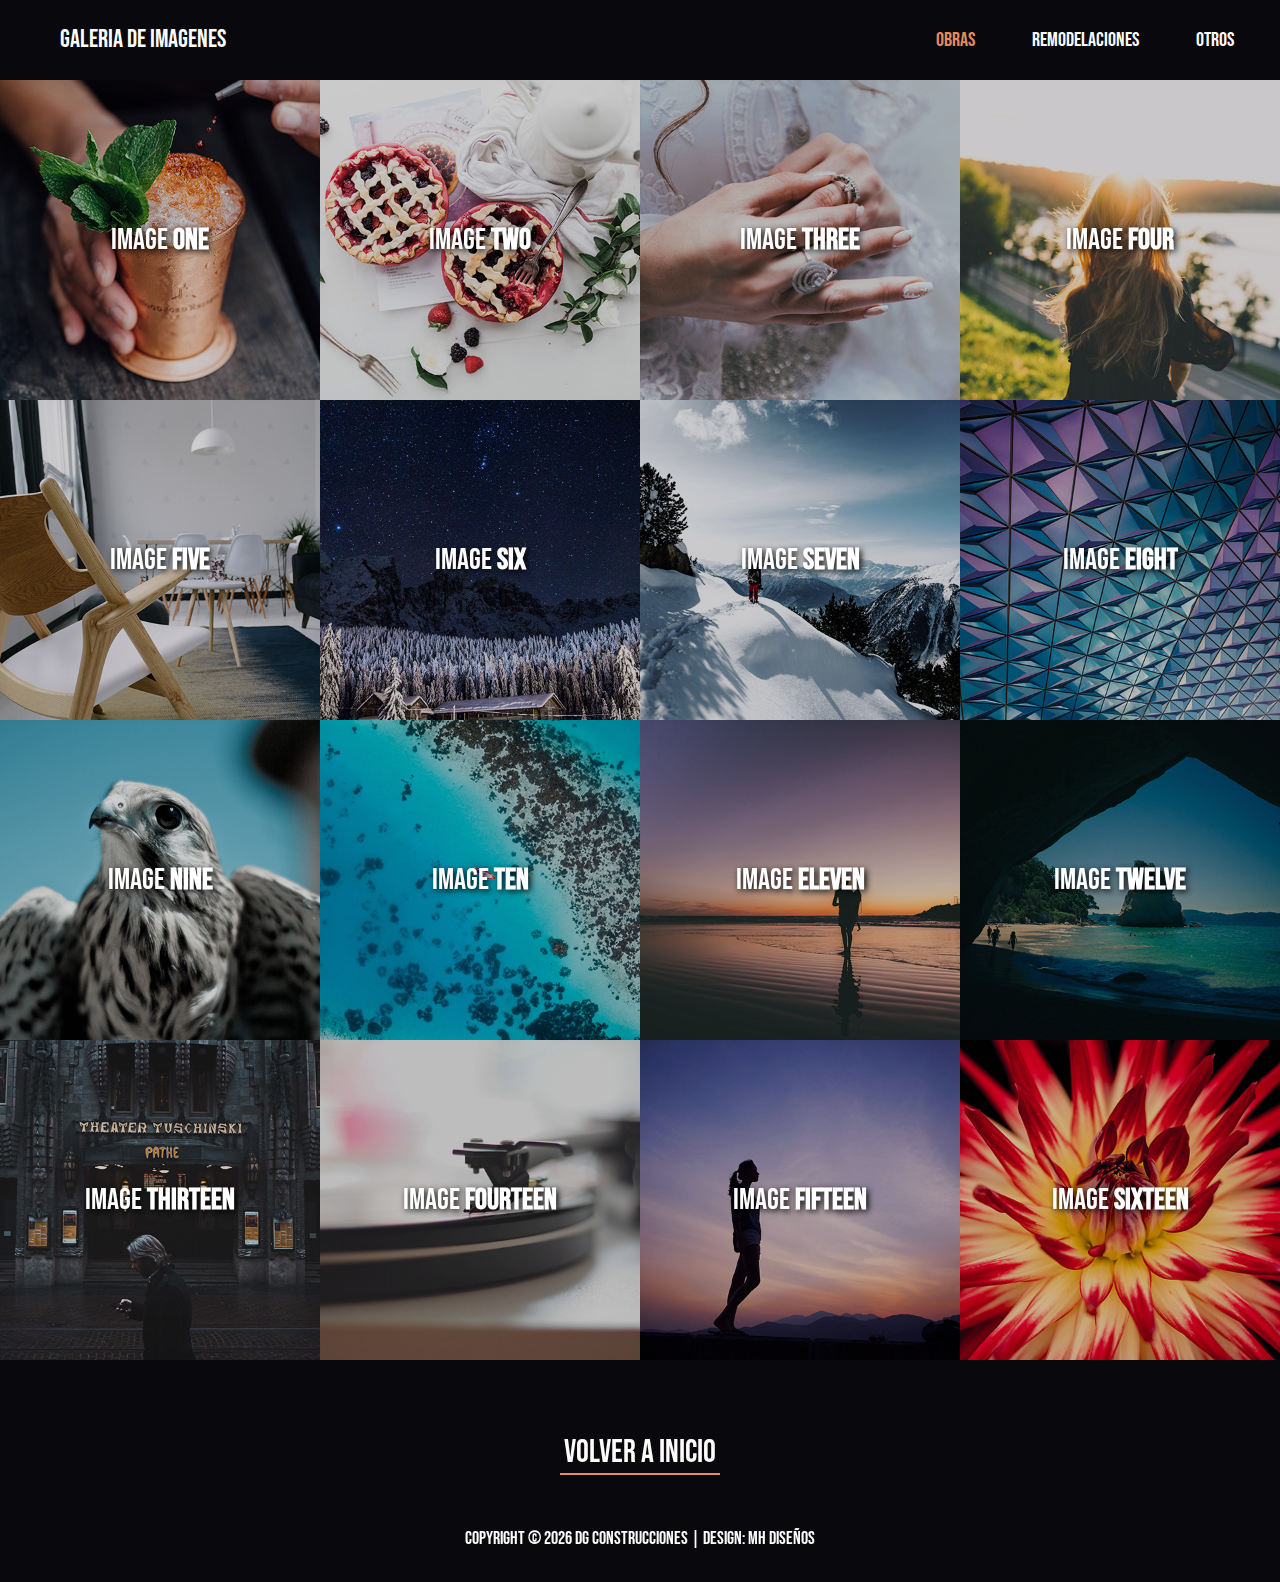
==== pages/gallery.html @ 9714c6d6 "Add files via upload" ====
<!DOCTYPE html>
<html lang="es-AR">
<head>
    <meta charset="utf-8">
    <meta http-equiv="X-UA-Compatible" content="IE=edge">
    <meta name="viewport" content="width=device-width, initial-scale=1">
    <title>Fotos</title>
    <link rel="stylesheet" href="../css/style.css">
    <link rel="stylesheet" href="../css/bootstrap.min.css">                                     
    <!-- Bootstrap style -->
    <link rel="stylesheet" href="../css/hero-slider-style.css">                              
    <!-- Hero slider style (https://codyhouse.co/gem/hero-slider/) -->
    <link rel="stylesheet" href="../css/magnific-popup.css">                                 
    <!-- Magnific popup style (http://dimsemenov.com/plugins/magnific-popup/) -->
    <link rel="stylesheet" href="../css/templatemo-style.css">                                   

    <!-- HTML5 shim and Respond.js for IE8 support of HTML5 elements and media queries -->
    <!-- WARNING: Respond.js doesn't work if you view the page via file:// -->
        <!--[if lt IE 9]>
          <script src="https://oss.maxcdn.com/html5shiv/3.7.2/html5shiv.min.js"></script>
          <script src="https://oss.maxcdn.com/respond/1.4.2/respond.min.js"></script>
          <![endif]-->

        <!-- These two JS are loaded at the top for gray scale including the loader. -->

        <script src="../js/jquery-1.11.3.min.js"></script>
        <!-- jQuery (https://jquery.com/download/) -->

        <script>
		
            var tm_gray_site = false;
            
            if(tm_gray_site) {
                $('html').addClass('gray');
            }
            else {
                $('html').removeClass('gray');   
            }
        </script>
</head>

    <body>
        
        <!-- Content -->
        <div class="cd-hero">

            <!-- Navigation -->        
            <div class="cd-slider-nav">
                <nav class="navbar">
                    <div class="tm-navbar-bg">
                        
                        <a class="navbar-brand text-uppercase" href="#"><i class="fa fa-picture-o tm-brand-icon"></i>Galeria de Imagenes</a>

                        <button class="navbar-toggler hidden-lg-up" type="button" data-toggle="collapse" data-target="#tmNavbar">
                            &#9776;
                        </button>
                        <div class="collapse navbar-toggleable-md text-xs-center text-uppercase tm-navbar" id="tmNavbar">
                            <ul class="nav navbar-nav">
                                <li class="nav-item active selected">
                                    <a class="nav-link" href="#0" data-no="1">Obras <span class="sr-only">(current)</span></a>
                                </li>                                
                                <li class="nav-item">
                                    <a class="nav-link" href="#0" data-no="2">Remodelaciones</a>
                                </li>
                                <li class="nav-item">
                                    <a class="nav-link" href="#0" data-no="3">OTROS</a>
                                </li>
                            </ul>
                        </div>                        
                    </div>

                </nav>
            </div> 

            <ul class="cd-hero-slider">

                <!-- Page 1 Gallery One -->
                <li class="selected">                    
                    <div class="cd-full-width">
                        <div class="container-fluid js-tm-page-content" data-page-no="1" data-page-type="gallery">
                            <div class="tm-img-gallery-container">
                                <div class="tm-img-gallery gallery-one">
                                <!-- Gallery One pop up connected with JS code below -->
                                    <div class="grid-item">
                                        <figure class="effect-sadie">
                                            <img src="../img/tm-img-01-tn.jpg" alt="Image" class="img-fluid tm-img">
                                            <figcaption>
                                                <h2 class="tm-figure-title">Image <span><strong>One</strong></span></h2>
                                                <p class="tm-figure-description"></p>
                                                <a href="../img/tm-img-01.jpg">View more</a>
                                            </figcaption>           
                                        </figure>
                                    </div>
                                    <div class="grid-item">
                                        <figure class="effect-sadie">
                                            <img src="../img/tm-img-02-tn.jpg" alt="Image" class="img-fluid tm-img">
                                            <figcaption>
                                                <h2 class="tm-figure-title">Image <span><strong>Two</strong></span></h2>
                                                <p class="tm-figure-description"></p>
                                                <a href="../img/tm-img-02.jpg">View more</a>
                                            </figcaption>
                                        </figure>
                                    </div>
                                    <div class="grid-item">
                                        <figure class="effect-sadie">
                                            <img src="../img/tm-img-03-tn.jpg" alt="Image" class="img-fluid tm-img">
                                            <figcaption>
                                                <h2 class="tm-figure-title">Image <span><strong>Three</strong></span></h2>
                                                <p class="tm-figure-description">Lorem ipsum dolor sit amet, consectetur adipiscing elit.</p>
                                                <a href="../img/tm-img-03.jpg">View more</a>
                                            </figcaption>           
                                        </figure>
                                    </div>
                                    <div class="grid-item">
                                        <figure class="effect-sadie">
                                            <img src="../img/tm-img-04-tn.jpg" alt="Image" class="img-fluid tm-img">
                                            <figcaption>
                                                <h2 class="tm-figure-title">Image <span><strong>Four</strong></span></h2>
                                                <p class="tm-figure-description">Maecenas purus sem, lobortis id odio in sapien.</p>
                                                <a href="../img/tm-img-04.jpg">View more</a>
                                            </figcaption>           
                                        </figure>
                                    </div>  
                                    <div class="grid-item">
                                        <figure class="effect-sadie">
                                            <img src="../img/tm-img-05-tn.jpg" alt="Image" class="img-fluid tm-img">
                                            <figcaption>
                                                <h2 class="tm-figure-title">Image <span><strong>Five</strong></span></h2>
                                                <p class="tm-figure-description">Lorem ipsum dolor sit amet, consectetur adipiscing elit.</p>
                                                <a href="../img/tm-img-05.jpg">View more</a>
                                            </figcaption>           
                                        </figure>
                                    </div>
                                    <div class="grid-item">
                                        <figure class="effect-sadie">
                                            <img src="../img/tm-img-06-tn.jpg" alt="Image" class="img-fluid tm-img">
                                            <figcaption>
                                                <h2 class="tm-figure-title">Image <span><strong>Six</strong></span></h2>
                                                <p class="tm-figure-description">Maecenas purus sem, lobortis id odio in sapien.</p>
                                                <a href="../img/tm-img-06.jpg">View more</a>
                                            </figcaption>
                                        </figure>
                                    </div>
                                    <div class="grid-item">
                                        <figure class="effect-sadie">
                                            <img src="../img/tm-img-07-tn.jpg" alt="Image" class="img-fluid tm-img">
                                            <figcaption>
                                                <h2 class="tm-figure-title">Image <span><strong>Seven</strong></span></h2>
                                                <p class="tm-figure-description">Lorem ipsum dolor sit amet, consectetur adipiscing elit.</p>
                                                <a href="../img/tm-img-07.jpg">View more</a>
                                            </figcaption>           
                                        </figure>
                                    </div>
                                    <div class="grid-item">
                                        <figure class="effect-sadie">
                                            <img src="../img/tm-img-08-tn.jpg" alt="Image" class="img-fluid tm-img">
                                            <figcaption>
                                                <h2 class="tm-figure-title">Image <span><strong>Eight</strong></span></h2>
                                                <p class="tm-figure-description">Maecenas purus sem, lobortis id odio in sapien.</p>
                                                <a href="../img/tm-img-08.jpg">View more</a>
                                            </figcaption>           
                                        </figure>
                                    </div>   
                                    <div class="grid-item">
                                        <figure class="effect-sadie">
                                            <img src="../img/tm-img-09-tn.jpg" alt="Image" class="img-fluid tm-img">
                                            <figcaption>
                                                <h2 class="tm-figure-title">Image <span><strong>Nine</strong></span></h2>
                                                <p class="tm-figure-description">Lorem ipsum dolor sit amet, consectetur adipiscing elit.</p>
                                                <a href="../img/tm-img-09.jpg">View more</a>
                                            </figcaption>           
                                        </figure>
                                    </div>
                                    <div class="grid-item">
                                        <figure class="effect-sadie">
                                            <img src="../img/tm-img-10-tn.jpg" alt="Image" class="img-fluid tm-img">
                                            <figcaption>
                                                <h2 class="tm-figure-title">Image <span><strong>Ten</strong></span></h2>
                                                <p class="tm-figure-description">Maecenas purus sem, lobortis id odio in sapien.</p>
                                                <a href="../img/tm-img-10.jpg">View more</a>
                                            </figcaption>
                                        </figure>
                                    </div>
                                    <div class="grid-item">
                                        <figure class="effect-sadie">
                                            <img src="../img/tm-img-11-tn.jpg" alt="Image" class="img-fluid tm-img">
                                            <figcaption>
                                                <h2 class="tm-figure-title">Image <span><strong>Eleven</strong></span></h2>
                                                <p class="tm-figure-description">Lorem ipsum dolor sit amet, consectetur adipiscing elit.</p>
                                                <a href="../img/tm-img-11.jpg">View more</a>
                                            </figcaption>           
                                        </figure>
                                    </div>
                                    <div class="grid-item">
                                        <figure class="effect-sadie">
                                            <img src="../img/tm-img-12-tn.jpg" alt="Image" class="img-fluid tm-img">
                                            <figcaption>
                                                <h2 class="tm-figure-title">Image <span><strong>Twelve</strong></span></h2>
                                                <p class="tm-figure-description">Maecenas purus sem, lobortis id odio in sapien.</p>
                                                <a href="../img/tm-img-12.jpg">View more</a>
                                            </figcaption>           
                                        </figure>
                                    </div>
                                    <div class="grid-item">
                                        <figure class="effect-sadie">
                                            <img src="../img/tm-img-13-tn.jpg" alt="Image" class="img-fluid tm-img">
                                            <figcaption>
                                                <h2 class="tm-figure-title">Image <span><strong>Thirteen</strong></span></h2>
                                                <p class="tm-figure-description">Lorem ipsum dolor sit amet, consectetur adipiscing elit.</p>
                                                <a href="../img/tm-img-13.jpg">View more</a>
                                            </figcaption>           
                                        </figure>
                                    </div>
                                    <div class="grid-item">
                                        <figure class="effect-sadie">
                                            <img src="../img/tm-img-14-tn.jpg" alt="Image" class="img-fluid tm-img">
                                            <figcaption>
                                                <h2 class="tm-figure-title">Image <span><strong>Fourteen</strong></span></h2>
                                                <p class="tm-figure-description">Maecenas purus sem, lobortis id odio in sapien.</p>
                                                <a href="../img/tm-img-14.jpg">View more</a>
                                            </figcaption>
                                        </figure>
                                    </div>
                                    <div class="grid-item">
                                        <figure class="effect-sadie">
                                            <img src="../img/tm-img-15-tn.jpg" alt="Image" class="img-fluid tm-img">
                                            <figcaption>
                                                <h2 class="tm-figure-title">Image <span><strong>Fifteen</strong></span></h2>
                                                <p class="tm-figure-description">Lorem ipsum dolor sit amet, consectetur adipiscing elit.</p>
                                                <a href="../img/tm-img-15.jpg">View more</a>
                                            </figcaption>           
                                        </figure>
                                    </div>
                                    <div class="grid-item">
                                        <figure class="effect-sadie">
                                            <img src="../img/tm-img-16-tn.jpg" alt="Image" class="img-fluid tm-img">
                                            <figcaption>
                                                <h2 class="tm-figure-title">Image <span><strong>Sixteen</strong></span></h2>
                                                <p class="tm-figure-description">Maecenas purus sem, lobortis id odio in sapien.</p>
                                                <a href="../img/tm-img-16.jpg">View more</a>
                                            </figcaption>           
                                        </figure>
                                    </div>                                                                       
                                </div>                                 
                            </div>
                        </div>                                                    
                    </div>                    
                </li>

                <!-- Page 2 Gallery Two -->
                <li>                    
                    <div class="cd-full-width">
                        <div class="container-fluid js-tm-page-content" data-page-no="2" data-page-type="gallery">
                            <div class="tm-img-gallery-container">
                                <div class="tm-img-gallery gallery-two">
                                <!-- Gallery Two pop up connected with JS code below -->
                                    
                                    <div class="grid-item">
                                        <figure class="effect-sadie">
                                            <img src="../img/tm-img-12-tn.jpg" alt="Image" class="img-fluid tm-img">
                                            <figcaption>
                                                <h2 class="tm-figure-title">Pix <span><strong>One</strong></span></h2>
                                                <p class="tm-figure-description">Suspendisse id placerat risus. Mauris quis luctus risus.</p>
                                                <a href="../img/tm-img-12.jpg">View more</a>
                                            </figcaption>           
                                        </figure>
                                    </div>
                                    <div class="grid-item">
                                        <figure class="effect-sadie">
                                            <img src="../img/tm-img-11-tn.jpg" alt="Image" class="img-fluid tm-img">
                                            <figcaption>
                                                <h2 class="tm-figure-title">Pix <span><strong>Two</strong></span></h2>
                                                <p class="tm-figure-description">Maecenas purus sem, lobortis id odio in sapien.</p>
                                                <a href="../img/tm-img-11.jpg">View more</a>
                                            </figcaption>           
                                        </figure>
                                    </div>
                                    <div class="grid-item">
                                        <figure class="effect-sadie">
                                            <img src="../img/tm-img-10-tn.jpg" alt="Image" class="img-fluid tm-img">
                                            <figcaption>
                                                <h2 class="tm-figure-title">Pix <span><strong>Three</strong></span></h2>
                                                <p class="tm-figure-description">Suspendisse id placerat risus. Mauris quis luctus risus.</p>
                                                <a href="../img/tm-img-10.jpg">View more</a>
                                            </figcaption>           
                                        </figure>
                                    </div>
                                    <div class="grid-item">
                                        <figure class="effect-sadie">
                                            <img src="../img/tm-img-09-tn.jpg" alt="Image" class="img-fluid tm-img">
                                            <figcaption>
                                                <h2 class="tm-figure-title">Pix <span><strong>Four</strong></span></h2>
                                                <p class="tm-figure-description">Maecenas purus sem, lobortis id odio in sapien.</p>
                                                <a href="../img/tm-img-09.jpg">View more</a>
                                            </figcaption>           
                                        </figure>
                                    </div>
                                    <div class="grid-item">
                                        <figure class="effect-sadie">
                                            <img src="../img/tm-img-08-tn.jpg" alt="Image" class="img-fluid tm-img">
                                            <figcaption>
                                                <h2 class="tm-figure-title">Pix <span><strong>Five</strong></span></h2>
                                                <p class="tm-figure-description">Suspendisse id placerat risus. Mauris quis luctus risus.</p>
                                                <a href="../img/tm-img-08.jpg">View more</a>
                                            </figcaption>           
                                        </figure>
                                    </div>
                                    <div class="grid-item">
                                        <figure class="effect-sadie">
                                            <img src="../img/tm-img-07-tn.jpg" alt="Image" class="img-fluid tm-img">
                                            <figcaption>
                                                <h2 class="tm-figure-title">Pix <span><strong>Six</strong></span></h2>
                                                <p class="tm-figure-description">Maecenas purus sem, lobortis id odio in sapien.</p>
                                                <a href="../img/tm-img-07.jpg">View more</a>
                                            </figcaption>           
                                        </figure>
                                    </div>  
                                    <div class="grid-item">
                                        <figure class="effect-sadie">
                                            <img src="../img/tm-img-06-tn.jpg" alt="Image" class="img-fluid tm-img">
                                            <figcaption>
                                                <h2 class="tm-figure-title">Pix <span><strong>Seven</strong></span></h2>
                                                <p class="tm-figure-description">Maecenas purus sem, lobortis id odio in sapien.</p>
                                                <a href="../img/tm-img-06.jpg">View more</a>
                                            </figcaption>           
                                        </figure>
                                    </div>  
                                    <div class="grid-item">
                                        <figure class="effect-sadie">
                                            <img src="../img/tm-img-05-tn.jpg" alt="Image" class="img-fluid tm-img">
                                            <figcaption>
                                                <h2 class="tm-figure-title">Pix <span><strong>Eight</strong></span></h2>
                                                <p class="tm-figure-description">Maecenas purus sem, lobortis id odio in sapien.</p>
                                                <a href="../img/tm-img-05.jpg">View more</a>
                                            </figcaption>           
                                        </figure>
                                    </div>  
                                    <div class="grid-item">
                                        <figure class="effect-sadie">
                                            <img src="../img/tm-img-04-tn.jpg" alt="Image" class="img-fluid tm-img">
                                            <figcaption>
                                                <h2 class="tm-figure-title">Pix <span><strong>Nine</strong></span></h2>
                                                <p class="tm-figure-description">Maecenas purus sem, lobortis id odio in sapien.</p>
                                                <a href="../img/tm-img-04.jpg">View more</a>
                                            </figcaption>           
                                        </figure>
                                    </div>  
                                    <div class="grid-item">
                                        <figure class="effect-sadie">
                                            <img src="../img/tm-img-03-tn.jpg" alt="Image" class="img-fluid tm-img">
                                            <figcaption>
                                                <h2 class="tm-figure-title">Pix <span><strong>Ten</strong></span></h2>
                                                <p class="tm-figure-description">Maecenas purus sem, lobortis id odio in sapien.</p>
                                                <a href="../img/tm-img-03.jpg">View more</a>
                                            </figcaption>           
                                        </figure>
                                    </div>  
                                    <div class="grid-item">
                                        <figure class="effect-sadie">
                                            <img src="../img/tm-img-02-tn.jpg" alt="Image" class="img-fluid tm-img">
                                            <figcaption>
                                                <h2 class="tm-figure-title">Pix <span><strong>Eleven</strong></span></h2>
                                                <p class="tm-figure-description">Maecenas purus sem, lobortis id odio in sapien.</p>
                                                <a href="../img/tm-img-02.jpg">View more</a>
                                            </figcaption>           
                                        </figure>
                                    </div>  
                                    <div class="grid-item">
                                        <figure class="effect-sadie">
                                            <img src="../img/tm-img-01-tn.jpg" alt="Image" class="img-fluid tm-img">
                                            <figcaption>
                                                <h2 class="tm-figure-title">Pix <span><strong>Twelve</strong></span></h2>
                                                <p class="tm-figure-description">Maecenas purus sem, lobortis id odio in sapien.</p>
                                                <a href="../img/tm-img-01.jpg">View more</a>
                                            </figcaption>           
                                        </figure>
                                    </div> 
                                    <div class="grid-item">
                                        <figure class="effect-sadie">
                                            <img src="../img/tm-img-13-tn.jpg" alt="Image" class="img-fluid tm-img">
                                            <figcaption>
                                                <h2 class="tm-figure-title">Pix <span><strong>13</strong></span></h2>
                                                <p class="tm-figure-description">Maecenas purus sem, lobortis id odio in sapien.</p>
                                                <a href="../img/tm-img-13.jpg">View more</a>
                                            </figcaption>           
                                        </figure>
                                    </div>  
                                    <div class="grid-item">
                                        <figure class="effect-sadie">
                                            <img src="../img/tm-img-14-tn.jpg" alt="Image" class="img-fluid tm-img">
                                            <figcaption>
                                                <h2 class="tm-figure-title">Pix <span><strong>14</strong></span></h2>
                                                <p class="tm-figure-description">Maecenas purus sem, lobortis id odio in sapien.</p>
                                                <a href="../img/tm-img-14.jpg">View more</a>
                                            </figcaption>           
                                        </figure>
                                    </div>  
                                    <div class="grid-item">
                                        <figure class="effect-sadie">
                                            <img src="../img/tm-img-15-tn.jpg" alt="Image" class="img-fluid tm-img">
                                            <figcaption>
                                                <h2 class="tm-figure-title">Pix <span><strong>15</strong></span></h2>
                                                <p class="tm-figure-description">Maecenas purus sem, lobortis id odio in sapien.</p>
                                                <a href="../img/tm-img-15.jpg">View more</a>
                                            </figcaption>           
                                        </figure>
                                    </div>  
                                    <div class="grid-item">
                                        <figure class="effect-sadie">
                                            <img src="../img/tm-img-16-tn.jpg" alt="Image" class="img-fluid tm-img">
                                            <figcaption>
                                                <h2 class="tm-figure-title">Pix <span><strong>16</strong></span></h2>
                                                <p class="tm-figure-description">Maecenas purus sem, lobortis id odio in sapien.</p>
                                                <a href="../img/tm-img-16.jpg">View more</a>
                                            </figcaption>           
                                        </figure>
                                    </div>  
                                </div>                                 
                            </div>
                        </div>                      
                    </div>
                </li>

                <!-- Page 3 Gallery Three -->
                <li>
                    <div class="cd-full-width">
                        <div class="container-fluid js-tm-page-content" data-page-no="3" data-page-type="gallery">                        
                            <div class="tm-img-gallery-container">
                                <div class="tm-img-gallery gallery-three">
                                <!-- Gallery Two pop up connected with JS code below -->
                                    
                                     <div class="grid-item">
                                        <figure class="effect-sadie">
                                            <img src="../img/tm-img-07-tn.jpg" alt="Image" class="img-fluid tm-img">
                                            <figcaption>
                                                <h2 class="tm-figure-title">Photo <span><strong>1</strong></span></h2>
                                                <p class="tm-figure-description">Suspendisse id placerat risus. Mauris quis luctus risus.</p>
                                                <a href="../img/tm-img-07.jpg">View more</a>
                                            </figcaption>           
                                        </figure>
                                    </div>
                                    <div class="grid-item">
                                        <figure class="effect-sadie">
                                            <img src="../img/tm-img-16-tn.jpg" alt="Image" class="img-fluid tm-img">
                                            <figcaption>
                                                <h2 class="tm-figure-title">Photo <span><strong>2</strong></span></h2>
                                                <p class="tm-figure-description">Maecenas purus sem, lobortis id odio in sapien.</p>
                                                <a href="../img/tm-img-16.jpg">View more</a>
                                            </figcaption>           
                                        </figure>
                                    </div>
                                    <div class="grid-item">
                                        <figure class="effect-sadie">
                                            <img src="../img/tm-img-02-tn.jpg" alt="Image" class="img-fluid tm-img">
                                            <figcaption>
                                                <h2 class="tm-figure-title">Photo <span><strong>3</strong></span></h2>
                                                <p class="tm-figure-description">Suspendisse id placerat risus. Mauris quis luctus risus.</p>
                                                <a href="../img/tm-img-02.jpg">View more</a>
                                            </figcaption>           
                                        </figure>
                                    </div>
                                    <div class="grid-item">
                                        <figure class="effect-sadie">
                                            <img src="../img/tm-img-15-tn.jpg" alt="Image" class="img-fluid tm-img">
                                            <figcaption>
                                                <h2 class="tm-figure-title">Photo <span><strong>4</strong></span></h2>
                                                <p class="tm-figure-description">Maecenas purus sem, lobortis id odio in sapien.</p>
                                                <a href="../img/tm-img-15.jpg">View more</a>
                                            </figcaption>           
                                        </figure>
                                    </div>
                                    <div class="grid-item">
                                        <figure class="effect-sadie">
                                            <img src="../img/tm-img-03-tn.jpg" alt="Image" class="img-fluid tm-img">
                                            <figcaption>
                                                <h2 class="tm-figure-title">Photo <span><strong>5</strong></span></h2>
                                                <p class="tm-figure-description">Suspendisse id placerat risus. Mauris quis luctus risus.</p>
                                                <a href="../img/tm-img-03.jpg">View more</a>
                                            </figcaption>           
                                        </figure>
                                    </div>
                                    <div class="grid-item">
                                        <figure class="effect-sadie">
                                            <img src="../img/tm-img-14-tn.jpg" alt="Image" class="img-fluid tm-img">
                                            <figcaption>
                                                <h2 class="tm-figure-title">Photo <span><strong>6</strong></span></h2>
                                                <p class="tm-figure-description">Maecenas purus sem, lobortis id odio in sapien.</p>
                                                <a href="../img/tm-img-14.jpg">View more</a>
                                            </figcaption>           
                                        </figure>
                                    </div>
                                    <div class="grid-item">
                                        <figure class="effect-sadie">
                                            <img src="../img/tm-img-04-tn.jpg" alt="Image" class="img-fluid tm-img">
                                            <figcaption>
                                                <h2 class="tm-figure-title">Photo <span><strong>7</strong></span></h2>
                                                <p class="tm-figure-description">Suspendisse id placerat risus. Mauris quis luctus risus.</p>
                                                <a href="../img/tm-img-04.jpg">View more</a>
                                            </figcaption>           
                                        </figure>
                                    </div>
                                    <div class="grid-item">
                                        <figure class="effect-sadie">
                                            <img src="../img/tm-img-13-tn.jpg" alt="Image" class="img-fluid tm-img">
                                            <figcaption>
                                                <h2 class="tm-figure-title">Photo <span><strong>8</strong></span></h2>
                                                <p class="tm-figure-description">Maecenas purus sem, lobortis id odio in sapien.</p>
                                                <a href="../img/tm-img-13.jpg">View more</a>
                                            </figcaption>           
                                        </figure>
                                    </div>    
                                    <div class="grid-item">
                                        <figure class="effect-sadie">
                                            <img src="../img/tm-img-05-tn.jpg" alt="Image" class="img-fluid tm-img">
                                            <figcaption>
                                                <h2 class="tm-figure-title">Photo <span><strong>9</strong></span></h2>
                                                <p class="tm-figure-description">Suspendisse id placerat risus. Mauris quis luctus risus.</p>
                                                <a href="../img/tm-img-05.jpg">View more</a>
                                            </figcaption>           
                                        </figure>
                                    </div>
                                    <div class="grid-item">
                                        <figure class="effect-sadie">
                                            <img src="../img/tm-img-12-tn.jpg" alt="Image" class="img-fluid tm-img">
                                            <figcaption>
                                                <h2 class="tm-figure-title">Photo <span><strong>10</strong></span></h2>
                                                <p class="tm-figure-description">Maecenas purus sem, lobortis id odio in sapien.</p>
                                                <a href="../img/tm-img-12.jpg">View more</a>
                                            </figcaption>           
                                        </figure>
                                    </div>
                                    <div class="grid-item">
                                        <figure class="effect-sadie">
                                            <img src="../img/tm-img-06-tn.jpg" alt="Image" class="img-fluid tm-img">
                                            <figcaption>
                                                <h2 class="tm-figure-title">Photo <span><strong>11</strong></span></h2>
                                                <p class="tm-figure-description">Suspendisse id placerat risus. Mauris quis luctus risus.</p>
                                                <a href="../img/tm-img-06.jpg">View more</a>
                                            </figcaption>           
                                        </figure>
                                    </div>
                                    <div class="grid-item">
                                        <figure class="effect-sadie">
                                            <img src="../img/tm-img-11-tn.jpg" alt="Image" class="img-fluid tm-img">
                                            <figcaption>
                                                <h2 class="tm-figure-title">Photo <span><strong>12</strong></span></h2>
                                                <p class="tm-figure-description">Maecenas purus sem, lobortis id odio in sapien.</p>
                                                <a href="../img/tm-img-11.jpg">View more</a>
                                            </figcaption>           
                                        </figure>
                                    </div>                                                                                              
                                </div>                                 
                            </div> <!-- .tm-img-gallery-container -->
                        </div>         
                    </div>  
                </li>

            </ul> <!-- .cd-hero-slider -->
            
            <footer class="tm-footer">
            
                <div class="tm-social-icons-container text-xs-center">
                    <a href="../index.html" class="tm-social-link">VOLVER A INICIO<i class="fa fa-facebook"></i></a>
              </div>
                
                <p class="tm-copyright-text">Copyright &copy; <span class="tm-copyright-year">2023</span> DG CONSTRUCCIONES 
                
                 | Design: MH Diseños</p>

            </footer>
                    
        </div> <!-- .cd-hero -->
        

        <!-- Preloader, https://ihatetomatoes.net/create-custom-preloading-screen/ -->
        <div id="loader-wrapper">
            
            <div id="loader"></div>
            <div class="loader-section section-left"></div>
            <div class="loader-section section-right"></div>

        </div>
        
        <!-- load JS files -->
        
        <script src="../js/tether.min.js"></script> <!-- Tether (http://tether.io/)  --> 
        <script src="../js/bootstrap.min.js"></script>             <!-- Bootstrap js (v4-alpha.getbootstrap.com/) -->
        <script src="../js/hero-slider-main.js"></script>          <!-- Hero slider (https://codyhouse.co/gem/hero-slider/) -->
        <script src="../js/jquery.magnific-popup.min.js"></script> <!-- Magnific popup (http://dimsemenov.com/plugins/magnific-popup/) -->
        
        <script>

            function adjustHeightOfPage(pageNo) {

                var pageContentHeight = 0;

                var pageType = $('div[data-page-no="' + pageNo + '"]').data("page-type");

                if( pageType != undefined && pageType == "gallery") {
                    pageContentHeight = $(".cd-hero-slider li:nth-of-type(" + pageNo + ") .tm-img-gallery-container").height();
                }
                else {
                    pageContentHeight = $(".cd-hero-slider li:nth-of-type(" + pageNo + ") .js-tm-page-content").height() + 20;
                }
               
                // Get the page height
                var totalPageHeight = $('.cd-slider-nav').height()
                                        + pageContentHeight
                                        + $('.tm-footer').outerHeight();

                // Adjust layout based on page height and window height
                if(totalPageHeight > $(window).height()) 
                {
                    $('.cd-hero-slider').addClass('small-screen');
                    $('.cd-hero-slider li:nth-of-type(' + pageNo + ')').css("min-height", totalPageHeight + "px");
                }
                else 
                {
                    $('.cd-hero-slider').removeClass('small-screen');
                    $('.cd-hero-slider li:nth-of-type(' + pageNo + ')').css("min-height", "100%");
                }
            }

            /*
                Everything is loaded including images.
            */
            $(window).load(function(){

                adjustHeightOfPage(1); // Adjust page height

                /* Gallery One pop up
                -----------------------------------------*/
                $('.gallery-one').magnificPopup({
                    delegate: 'a', // child items selector, by clicking on it popup will open
                    type: 'image',
                    gallery:{enabled:true}                
                });
				
				/* Gallery Two pop up
                -----------------------------------------*/
				$('.gallery-two').magnificPopup({
                    delegate: 'a',
                    type: 'image',
                    gallery:{enabled:true}                
                });

                /* Gallery Three pop up
                -----------------------------------------*/
                $('.gallery-three').magnificPopup({
                    delegate: 'a',
                    type: 'image',
                    gallery:{enabled:true}                
                });

                /* Collapse menu after click 
                -----------------------------------------*/
                $('#tmNavbar a').click(function(){
                    $('#tmNavbar').collapse('hide');

                    adjustHeightOfPage($(this).data("no")); // Adjust page height       
                });

                /* Browser resized 
                -----------------------------------------*/
                $( window ).resize(function() {
                    var currentPageNo = $(".cd-hero-slider li.selected .js-tm-page-content").data("page-no");
                    
                    // wait 3 seconds
                    setTimeout(function() {
                        adjustHeightOfPage( currentPageNo );
                    }, 1000);
                    
                });
        
                // Remove preloader (https://ihatetomatoes.net/create-custom-preloading-screen/)
                $('body').addClass('loaded');

                // Write current year in copyright text.
                $(".tm-copyright-year").text(new Date().getFullYear());
                           
            });

            
        </script>            

</body>
</html>
---- css/style.css ----
@import url('https://fonts.googleapis.com/css2?family=Bebas+Neue&display=swap');

* {
    margin: 0;
    padding: 0;
    box-sizing: border-box;
    text-decoration: none;
    list-style: none;
}

body {
    font-family: 'Bebas Neue', cursive;
    background-color: #09080d;
} 

p {
    font-family: Arial, Helvetica, sans-serif;
}

.container {
    max-width: 1000px;
    margin: 0 auto;
}

.header {
    background-image: linear-gradient( 
        rgba(0, 0, 0, 0.5), 
        rgba(0, 0, 0, 0.5)),
        url(../img/bg.jpg);
        background-position: center center;
        background-repeat: no-repeat;
        background-size: cover;
        min-height: 70vh;
        display: flex;
        align-items: center;
        animation: animate 3.2s linear forwards;
}

.menu_container {
    position: absolute;
    top: 0;
    left: 0;
    right: 0;
    display: flex;
    align-items: center;
    justify-content: space-between;
}

.logo {
    color: #fffdfc;
    font-size: 35px;
    margin-left: 30px;
    animation: animate 0.5s linear forwards;
}

.menu_container .navbar ul li {
    position: relative;
    float: left;
    animation: animate 0.5s linear forwards;
}

.menu_container .navbar ul li a {
    font-size: 20px;
    padding: 20px;
    color: #fffdfc;
    display: block;
    animation: animate 0.5s linear forwards;
}

.menu_container .navbar ul li a:hover {
    color: #e68b5e;
}

#menu {
    display: none;
}

.menu_icono {
    width: 25px;
    cursor: pointer;
    display: none;
}

.header_txt {
    width: 50%;
    margin-left: 30px;
}

.header_txt h1 {
    font-size: 80px;
    line-height: 95px;
    color: #fffdfc;
    margin-bottom: 35px;
}

.header_txt p {
    font-size: 16px;
    color: #e0e0e0;
    margin-bottom: 35px;
}

.btn_1 {
    display: inline-block;
    padding: 11px 45px;
    background-color: #e68b5e;
    color: #fffdfc;
    border-radius: 25px;
    font-size: 22px;
}

.btn_1:hover {
    background-color: #fffdfc;
    color: #e68b5e;
}

/* SECCION NOSOTROS */

.about_container {
    padding: 50px 0;
    margin: 0px 30px;
    display: flex;
    border-bottom: 2px solid #e68b5e;
    animation: animate 3.2s linear forwards;
}

.about_txt {
    width: 50%;
    animation: animate 3.2s linear forwards;
}

.about_img {
    width: 50%;
}

.about_img img {
    width: 450px;
    animation: animate 3.2s linear forwards;
}

h2 {
    font-size: 70px;
    color: #fffdfc;
    margin-bottom: 15px;
}

.about_txt p {
    font-size: 16px;
    color: #e0e0e0;
    margin-bottom: 35px;
}

/* SECCION SERVICIOS */

.services_container {
    padding: 50px 0;
    margin: 0px 30px;
    display: flex;
    border-bottom: 2px solid #e68b5e;
}

.services_txt {
    width: 50%;
}

h2 {
    font-size: 70px;
    color: #fffdfc;
    margin-bottom: 15px;
}

.services_txt p {
    font-size: 16px;
    color: #e0e0e0;
    margin-bottom: 35px;
}

.services_img {
    width: 50%;
}

.services_img img {
    width: 450px;
}

/* RESPONSIVE */

@media(max-width:991px) {

    .menu_container {
        padding: 30px; 
    }

    .menu_icono {
        display: initial;
        margin-right: 30px;
    }

    .menu_container .navbar {
        position: absolute;
        top: 100%;
        left: 0;
        right: 0;
        background-color: rgba(0, 0, 0, 0.8);
        display: none;
        animation: animate 0.5s linear forwards
    }

    .menu_container .navbar ul li {
        width: 100%;
    }

    #menu:checked ~ .navbar {
        display: initial;
    } 

    .header {
        min-height: 0vh;
    }

    .header_content_container {
        padding: 100px 30px;
    }

    .header_txt {
        width: 100%;
        padding-right: 40px;
        text-align: center;
    }

    .header_txt h1 {
        font-size: 70px;
        line-height: 80px;
    }

    .about_container {
        padding: 30px 30px 30px 30px;
        flex-direction: column;
    }

    .about_txt {
        width: 100%;
        text-align: center;
        margin-bottom: 25px;
    }

    .about_img {
        width: 100%;
        order: 2;
        text-align: center;
    }

    .about_img img {
        width: 300px;
    }
    
    .services_container {
        padding: 30px 30px 30px 30px;
        flex-direction: column;
    }

    .services_txt {
        width: 100%;
        text-align: center;
        margin-bottom: 25px;
    }

    .services_img {
        width: 100%;
        text-align: center;
    }

    .services_img img {
        width: 300px;
    }

}

::-webkit-scrollbar {
    display: none;
}
---- css/hero-slider-style.css ----
/* -------------------------------- 

Primary style

-------------------------------- */
*, *::after, *::before {
  -webkit-box-sizing: border-box;
  -moz-box-sizing: border-box;
  box-sizing: border-box;
}

html { font-size: 62.5%; }

body {
  font-size: 1.6rem;
  font-family: "Open Sans", sans-serif;
  color: #2c343b;
  background-color: #f2f2f2;
}

a {
  color: #d44457;
  text-decoration: none;
}

img { max-width: 100%; }

/* -------------------------------- 

Main Components 

-------------------------------- */
.cd-header {
  position: absolute;
  z-index: 2;
  top: 0;
  left: 0;
  width: 100%;
  height: 50px;
  background-color: #21272c;
  -webkit-font-smoothing: antialiased;
  -moz-osx-font-smoothing: grayscale;
}
@media only screen and (min-width: 768px) {
  .cd-header {
    height: 70px;
    background-color: transparent;
  }
}

#cd-logo {
  float: left;
  margin: 13px 0 0 5%;
}
#cd-logo img {
  display: block;
}
@media only screen and (min-width: 768px) {
  #cd-logo {
    margin: 23px 0 0 5%;
  }
}

.cd-primary-nav {
  /* mobile first - navigation hidden by default, triggered by tap/click on navigation icon */
  float: right;
  margin-right: 5%;
  width: 44px;
  height: 100%;  
}
.cd-primary-nav ul {
  position: absolute;
  top: 0;
  left: 0;
  width: 100%;
  -webkit-transform: translateY(-100%);
  -moz-transform: translateY(-100%);
  -ms-transform: translateY(-100%);
  -o-transform: translateY(-100%);
  transform: translateY(-100%);
}
.cd-primary-nav ul.is-visible {
  box-shadow: 0 3px 8px rgba(0, 0, 0, 0.2);
  -webkit-transform: translateY(50px);
  -moz-transform: translateY(50px);
  -ms-transform: translateY(50px);
  -o-transform: translateY(50px);
  transform: translateY(50px);
}
.cd-primary-nav a {
  display: block;
  height: 50px;
  line-height: 50px;
  padding-left: 5%;
  background: #21272c;
  border-top: 1px solid #333c44;
  color: #ffffff;
}
@media only screen and (min-width: 768px) {
  .cd-primary-nav {
    /* reset navigation values */
    width: auto;
    height: auto;
    background: none;
  }
  .cd-primary-nav ul {
    position: static;
    width: auto;
    -webkit-transform: translateY(0);
    -moz-transform: translateY(0);
    -ms-transform: translateY(0);
    -o-transform: translateY(0);
    transform: translateY(0);
    line-height: 70px;
  }
  .cd-primary-nav ul.is-visible {
    -webkit-transform: translateY(0);
    -moz-transform: translateY(0);
    -ms-transform: translateY(0);
    -o-transform: translateY(0);
    transform: translateY(0);
  }
  .cd-primary-nav li {
    display: inline-block;
    margin-left: 1em;
  }
  .cd-primary-nav a {
    display: inline-block;
    height: auto;
    font-weight: 600;
    line-height: normal;
    background: transparent;
    padding: .6em 1em;
    border-top: none;
  }
}

/* -------------------------------- 

Slider

-------------------------------- */
.cd-hero {
  position: relative;
  -webkit-font-smoothing: antialiased;
  -moz-osx-font-smoothing: grayscale;
}

.cd-hero-slider {
  position: relative;
  height: 360px;
  overflow: hidden;
}
.cd-hero-slider li {
  position: absolute;
  top: 0;
  left: 0;
  width: 100%;
  height: auto;
  min-height: 100%;

  visibility: hidden;
  opacity: 0;
  transition: visibility 0s 2s, opacity 2s linear;
}
.cd-hero-slider li.selected {
  /* this is the visible slide */
  position: relative;
  visibility: visible;
  opacity: 1;
  -webkit-transition: opacity 2s;
  -moz-transition: opacity 2s;
  -o-transition: opacity 2s;
  transition: opacity 2s;
}
.cd-hero-slider li.is-moving, .cd-hero-slider li.selected {
  /* the is-moving class is assigned to the slide which is moving outside the viewport */
  
  -webkit-transition: opacity 2s;
  -moz-transition: opacity 2s;
  transition: opacity 2s;
}
@media only screen and (min-width: 768px) {
  .cd-hero-slider {
    height: 500px;
  }
}
@media only screen and (min-width: 1170px) {
  .cd-hero-slider {
    height: 680px;
  }
}

/* -------------------------------- 

Single slide style

-------------------------------- */
.cd-hero-slider li {
  background-position: center center;
  background-size: cover;
  background-repeat: no-repeat;
}
.cd-hero-slider li:first-of-type {
  background-color: #2c343b;  
}
.cd-hero-slider li:nth-of-type(2) {
  background-color: #3d4952;  
}
.cd-hero-slider li:nth-of-type(3) {
  background-color: #cdcdcd;  
}
.cd-hero-slider li:nth-of-type(4) {
  background-color: #2c343b;
  
}
.cd-hero-slider li:nth-of-type(5) {
  background-color: #2c343b;  
}
.cd-hero-slider li:nth-of-type(6) {
  background-color: #2c343b;  
}
.cd-hero-slider .cd-full-width,
.cd-hero-slider .cd-half-width {
  position: absolute;
  width: 100%;
  height: 100%;
  z-index: 1;
  left: 0;
  top: 0;
  /* this padding is used to align the text */
  padding-top: 100px;
  text-align: center;
  /* Force Hardware Acceleration in WebKit */
  -webkit-backface-visibility: hidden;
  backface-visibility: hidden;
}
.cd-hero-slider .cd-img-container {
  /* hide image on mobile device */
  display: none;
}
.cd-hero-slider .cd-img-container img {
  position: absolute;
  left: 50%;
  top: 50%;
  bottom: auto;
  right: auto;
  -webkit-transform: translateX(-50%) translateY(-50%);
  -moz-transform: translateX(-50%) translateY(-50%);
  -ms-transform: translateX(-50%) translateY(-50%);
  -o-transform: translateX(-50%) translateY(-50%);
  transform: translateX(-50%) translateY(-50%);
}
.cd-hero-slider .cd-bg-video-wrapper {
  /* hide video on mobile device */
  position: absolute;
  top: 0;
  left: 0;
  width: 100%;
  height: 100%;
  overflow: hidden;
}
.cd-hero-slider .cd-bg-video-wrapper video {
  /* you won't see this element in the html, but it will be injected using js */
  display: block;
  min-height: 100%;
  min-width: 100%;
  max-width: none;
  height: auto;
  width: auto;
  position: absolute;
  left: 50%;
  top: 50%;
  bottom: auto;
  right: auto;
  -webkit-transform: translateX(-50%) translateY(-50%);
  -moz-transform: translateX(-50%) translateY(-50%);
  -ms-transform: translateX(-50%) translateY(-50%);
  -o-transform: translateX(-50%) translateY(-50%);
  transform: translateX(-50%) translateY(-50%);
}
.cd-hero-slider h2, .cd-hero-slider p {
  text-shadow: 0 1px 3px rgba(0, 0, 0, 0.1);
  line-height: 1.2;
  margin: 0 auto 14px;
  color: #ffffff;
  width: 90%;
  max-width: 400px;
}
.cd-hero-slider h2 {
  font-size: 2.4rem;
}
.cd-hero-slider p {
  font-size: 1.4rem;
  line-height: 1.4;
}
.cd-hero-slider .cd-btn {
  display: inline-block;
  padding: 1.2em 1.4em;
  margin-top: .8em;
  background-color: rgba(212, 68, 87, 0.9);
  font-size: 1.3rem;
  font-weight: 700;
  letter-spacing: 1px;
  color: #ffffff;
  text-transform: uppercase;
  box-shadow: 0 3px 6px rgba(0, 0, 0, 0.1);
  -webkit-transition: background-color 0.2s;
  -moz-transition: background-color 0.2s;
  transition: background-color 0.2s;
}
.cd-hero-slider .cd-btn.secondary {
  background-color: rgba(22, 26, 30, 0.8);
}
.cd-hero-slider .cd-btn:nth-of-type(2) {
  margin-left: 1em;
}
.no-touch .cd-hero-slider .cd-btn:hover {
  background-color: #d44457;
}
.no-touch .cd-hero-slider .cd-btn.secondary:hover {
  background-color: #161a1e;
}
@media only screen and (min-width: 768px) {
  .cd-hero-slider .cd-full-width,
  .cd-hero-slider .cd-half-width {
    padding-top: 150px;
  }
  .cd-hero-slider .cd-bg-video-wrapper {
    display: block;
  }
  .cd-hero-slider .cd-half-width {
    width: 45%;
  }
  .cd-hero-slider .cd-half-width:first-of-type {
    left: 5%;
  }
  .cd-hero-slider .cd-half-width:nth-of-type(2) {
    right: 5%;
    left: auto;
  }
  .cd-hero-slider .cd-img-container {
    display: block;
  }
  .cd-hero-slider h2, .cd-hero-slider p {
    max-width: 520px;
  }
  .cd-hero-slider h2 {
    font-size: 2.4em;
    font-weight: 300;
  }
  .cd-hero-slider .cd-btn {
    font-size: 1.4rem;
  }
}
@media only screen and (min-width: 1170px) {
  .cd-hero-slider .cd-full-width,
  .cd-hero-slider .cd-half-width {
    padding-top: 220px;
  }
  .cd-hero-slider h2, .cd-hero-slider p {
    margin-bottom: 20px;
  }
  .cd-hero-slider h2 {
    font-size: 3.2em;
  }
  .cd-hero-slider p {
    font-size: 1.6rem;
  }
}

/* -------------------------------- 

Single slide animation

-------------------------------- */
@media only screen and (min-width: 768px) {
  
  .cd-hero-slider .selected .cd-half-width {
    /* this is the visible slide */
    opacity: 1;  
  }
  .cd-hero-slider .is-moving .cd-half-width {
    /* this is the slide moving outside the viewport 
    wait for the end of the transition on the <li> parent before set opacity to 0 and translate to 40px/-40px */
    -webkit-transition: opacity 0s 5s;
    -moz-transition: opacity 0s 5s;
    transition: opacity 0s 5s;
  }
  
  .cd-hero-slider li.is-moving .cd-full-width h2,
  .cd-hero-slider li.is-moving .cd-full-width p,
  .cd-hero-slider li.is-moving .cd-full-width .cd-btn {
    /* this is the slide moving outside the viewport 
    wait for the end of the transition on the li parent before set opacity to 0 and translate to 100px/-100px */
    -webkit-transition: opacity 0s 0.5s;
    -moz-transition: opacity 0s 0.5s;
    transition: opacity 0s 0.5s;
  }
  .cd-hero-slider li.selected h2 {
    -webkit-transition: opacity 0.2s ease-out, -webkit-transform 0.3s ease-out;
    -moz-transition: opacity 0.2s ease-out, -moz-transform 0.3s ease-out;
    transition: opacity 0.2s ease-out, transform 0.3s ease-out;    
  }
  .cd-hero-slider li.selected p {
    -webkit-transition: opacity 0.2s ease-out, -webkit-transform 0.3s ease-out;
    -moz-transition: opacity 0.2s ease-out, -moz-transform 0.3s ease-out;
    transition: opacity 0.2s ease-out, transform 0.3s ease-out;
  }
  .cd-hero-slider li.selected .cd-btn {
    -webkit-transition: opacity 0.4s 0.4s, -webkit-transform 0.5s 0.4s, background-color 0.2s 0s;
    -moz-transition: opacity 0.4s 0.4s, -moz-transform 0.5s 0.4s, background-color 0.2s 0s;
    transition: opacity 0.4s 0.4s, transform 0.5s 0.4s, background-color 0.2s 0s;
  }
}

/* -------------------------------- 

Slider navigation

-------------------------------- */
.cd-slider-nav {
  position: absolute;
  width: 100%;
  bottom: 0;
  z-index: 2;
  text-align: center;
  height: 55px;
}

.cd-slider-nav nav {
  display: inline-block;
  position: relative;
}

.cd-slider-nav ul::after {
  clear: both;
  content: "";
  display: table;
}
.cd-slider-nav li {
  display: inline-block;
  width: 60px;
  float: left;
}
.cd-slider-nav li.selected a {
  color: #2c343b;
}

.cd-slider-nav a {
  display: block;
  position: relative;
  padding-top: 35px;
  font-size: 1rem;
  font-weight: 700;
  color: #a8b4be;
}
.cd-slider-nav a::before {
  content: '';
  position: absolute;
  width: 24px;
  height: 24px;
  top: 8px;
  left: 50%;
  right: auto;
}
.no-touch .cd-slider-nav a:hover {
  background-color: rgba(0, 1, 1, 0.5);
}
.cd-slider-nav li:first-of-type a::before {
  background-position: 0 0;
}
.cd-slider-nav li.selected:first-of-type a::before {
  background-position: 0 -24px;
}
.cd-slider-nav li:nth-of-type(2) a::before {
  background-position: -24px 0;
}
.cd-slider-nav li.selected:nth-of-type(2) a::before {
  background-position: -24px -24px;
}
.cd-slider-nav li:nth-of-type(3) a::before {
  background-position: -48px 0;
}
.cd-slider-nav li.selected:nth-of-type(3) a::before {
  background-position: -48px -24px;
}
.cd-slider-nav li:nth-of-type(4) a::before {
  background-position: -72px 0;
}
.cd-slider-nav li.selected:nth-of-type(4) a::before {
  background-position: -72px -24px;
}
.cd-slider-nav li:nth-of-type(5) a::before {
  background-position: -96px 0;
}
.cd-slider-nav li.selected:nth-of-type(5) a::before {
  background-position: -96px -24px;
}
@media only screen and (min-width: 768px) {
  .cd-slider-nav {
    height: 80px;
  }
  .cd-slider-nav .cd-marker,
  .cd-slider-nav li {
    width: 95px;
  }
  .cd-slider-nav a {
    padding-top: 48px;
    font-size: 1.1rem;
    text-transform: uppercase;
  }
  .cd-slider-nav a::before {
    top: 18px;
  }
}

/* -------------------------------- 

Main content

-------------------------------- */
.cd-main-content {
  width: 90%;
  max-width: 768px;
  margin: 0 auto;
  padding: 2em 0;
}
.cd-main-content p {
  font-size: 1.4rem;
  line-height: 1.8;
  color: #999999;
  margin: 2em 0;
}
@media only screen and (min-width: 1170px) {
  .cd-main-content {
    padding: 3em 0;
  }
  .cd-main-content p {
    font-size: 1.6rem;
  }
}

/* -------------------------------- 

Javascript disabled

-------------------------------- */
.no-js .cd-hero-slider li {
  display: none;
}
.no-js .cd-hero-slider li.selected {
  display: block;
}

.no-js .cd-slider-nav {
  display: none;
}
---- css/templatemo-style.css ----
@import url('https://fonts.googleapis.com/css2?family=Bebas+Neue&display=swap');


html.gray .mfp-wrap,
html.gray .cd-hero,
html.gray #loader-wrapper {
    -webkit-filter: grayscale(100%);
    -moz-filter: grayscale(100%);
    filter: grayscale(100%);
}

body {
	background-color: #09080d;
	color: black;
	font-family: 'Bebas Neue', cursive;
	font-size: 20px;
	font-weight: 300;
	overflow-x: hidden;
}

ul { padding: 0; margin: 0; }
figure { margin: 0; }
p:last-child { margin-bottom: 0; }
a { color: #fffdfc; }
a, button { transition: all 0.3s ease; }
a:hover,
a:focus {
	text-decoration: none;
	outline: none;
}

.tm-brand-icon { 
	padding: 10px;
    background: none;
    color: black;
    font-size: 4rem;
    margin-right: 15px;
}

.container-fluid { 
	width: 100%; /* IE fix */
	padding-left: 0;
	padding-right: 0;
}

.cd-hero-slider .cd-full-width { padding-top: 0; }

.cd-slider-nav {
	position: absolute;
	left: 0;
	right: 0;
	top: 0;
	z-index: 1002;
	background: none;
}

.navbar { padding: 0; }

.cd-slider-nav nav { width: 100%; }

.cd-slider-nav .navbar-nav {
	display: inline-block;
	float: none;
	vertical-align: top;
}

.cd-slider-nav li { 
	display: block;
	float: none;
	width: auto;	
}

.tm-navbar { float: right; } /* COLOR FONDO BARRA NAV SUPERIOR */
.tm-navbar-bg {
	display: -ms-flexbox;
	display: flex;
	-ms-flex-align: center;
	    align-items: center;
	-ms-flex-pack: justify;
	    justify-content: space-between;
	padding-left: 10px;
	padding-right: 10px;
	background-color: #09080d;
	overflow: auto;
}

.navbar-toggler {
	float: right;
	font-size: 2.2rem;
	padding: 0.75rem;
	background: #09080d;   /* COLOR FONDO MENU HAMB. */
	color: #fffdfc;
	border-radius: 0;
	position: absolute;
	right: 10px;
	top: 5px;
}

button:focus { outline: none; }

.cd-slider-nav a.navbar-brand {
	font-size: 2.5rem;
	padding-top: 0;
	padding-bottom: 0;
	display: -ms-flexbox;
	display: flex;
	-ms-flex-align: center;
	    align-items: center;
	-ms-flex-pack: center;
	    justify-content: center;
	width: auto;
}

.cd-slider-nav a { text-transform: capitalize; }
.navbar-nav .nav-item { float: none; }
.navbar-nav .nav-item+.nav-item { margin-left: 0; }

/* COLOR DEL TEXTO SIN HOVER */
.cd-slider-nav a,
.navbar-nav .nav-link {
	background-color: transparent;
	color: #fffdfc;
    display: table-cell;
    font-weight: 400;
    font-size: 1em;
	vertical-align: middle;
    width: 130px; 
}

/* COLOR DEL HOVER */
.cd-slider-nav .nav-item.selected .nav-link,
.cd-slider-nav .nav-link:hover,
.cd-slider-nav .nav-link:focus {
	color: #e68b5e;
}

/* Hero Slider */
.cd-hero-slider { height: 100vh; }
.cd-hero-slider li { 
	background-color: #09080d;
	list-style: none; 
}

/* Background & menu colors */
.cd-hero-slider li:nth-of-type(1) { background-color: #09080d; }
.cd-hero-slider li:nth-of-type(2) { background-color: #09080d; }
.cd-hero-slider li:nth-of-type(3) { background-color: #09080d; }
.cd-hero-slider li:nth-of-type(4) { background-color: #09080d; }
.cd-hero-slider li:nth-of-type(5) { background-color: #09080d; }

.cd-slider-nav .nav-item:nth-of-type(1).selected .nav-link,
.cd-slider-nav .nav-item:nth-of-type(1) .nav-link:hover,
.cd-slider-nav .nav-item:nth-of-type(1) .nav-link:focus {

	background-color: #09080d;
}

.cd-slider-nav .nav-item:nth-of-type(2).selected .nav-link,
.cd-slider-nav .nav-item:nth-of-type(2) .nav-link:hover,
.cd-slider-nav .nav-item:nth-of-type(2) .nav-link:focus {
			
	background-color: #09080d;
}

.cd-slider-nav .nav-item:nth-of-type(3).selected .nav-link,
.cd-slider-nav .nav-item:nth-of-type(3) .nav-link:hover,
.cd-slider-nav .nav-item:nth-of-type(3) .nav-link:focus {
		
	background-color: #09080d;	
}

.cd-slider-nav .nav-item:nth-of-type(4).selected .nav-link,
.cd-slider-nav .nav-item:nth-of-type(4) .nav-link:hover,
.cd-slider-nav .nav-item:nth-of-type(4) .nav-link:focus {
	
	background-color: #09080d;
}

.cd-slider-nav .nav-item:nth-of-type(5).selected .nav-link,
.cd-slider-nav .nav-item:nth-of-type(5) .nav-link:hover,
.cd-slider-nav .nav-item:nth-of-type(5) .nav-link:focus {
	
	background-color: #09080d;		
}

.tm-bg-white-translucent { background-color: #fffdfc; }
.tm-bg-white-translucent p { color: black; }
.tm-textbox { 
	display: inline-block; 
	width: 100%;
}

.cd-hero-slider h2, .cd-hero-slider p {
	max-width: none;
	width: 100%;
}

.cd-hero-slider .tm-text { 
	font-size: 1em;
	line-height: 1.8; 
}

.cd-full-width .container-fluid.tm-page-width { 
	max-width: none;
	margin-left: auto;
	margin-right: auto;
	width: 100%;
}

.cd-hero-slider h2.tm-text-title {
	color: #fffdfc;
    font-size: 1.6em;
    font-weight: 400;
}

/* footer */
.tm-social-link {
	background-color: #09080d; 
    color: #fffdfc;
    display: inline-block;
    width: 160px;
    height: 56px;
    text-align: center;
    padding-top: 10px;
    margin-right: 10px;
	font-size: 1.6em;
	border-bottom: 2px solid #e68b5e;
}

.tm-social-link:hover {
	background-color: #09080d; /* BOTON VOLVER A INICIO */
	color: #e68b5e;
}

.tm-social-link:last-child { margin-right: 0; }

.tm-footer {
	position: absolute;
	bottom: 0;
	left: 0;	
}

.tm-footer {
    width: 100%;
    color: white;
    z-index: 1001;
    padding: 0 11px 12px;
}

.tm-social-icons-container { margin-bottom: 30px; }
.cd-hero-slider p:last-child { margin-bottom: 0; }

/* Contact */
.tm-contact-page {
	margin: 0 auto;
	max-width: 1190px;
	padding: 0;
}

.tm-contact-container { max-width: 1150px; }

.form-control,
.tm-submit-btn {
	font-size: 1.8rem;
}
.form-control {
	background-color: #fffdfc;
	border-radius: 0;
	padding: 1rem 2rem;
}

.form-control::-webkit-input-placeholder { color: #000000; }
.form-control:-moz-placeholder { color: #000000; } /* Firefox 18- */
.form-control::-moz-placeholder { color: #000000; } /* Firefox 19+ */
.form-control:-ms-input-placeholder { color: #000000; }

.form-group { margin-bottom: 1.5rem; }

.tm-submit-btn {
	background-color: #0066CC;
	border: none;
	color: white;
	padding: 12px 30px;
	margin-top: 10px;
	font-weight: 400;
	font-size: 2.2rem;
}

.tm-submit-btn:hover,
.tm-submit-btn:focus {
	background-color: #2277EE;
}

textarea { height: 168px; }

/* Preloader 
	https://ihatetomatoes.net/create-custom-preloading-screen/
*/
/* ==========================================================================
   Author's custom styles
   ========================================================================== */
   #loader-wrapper { position: fixed; top: 0; left: 0; width: 100%; height: 100%; z-index: 2000; }
   #loader { display: block; position: relative; left: 50%; top: 50%; width: 150px; height: 150px; margin: -75px 0 0 -75px; border-radius: 50%; border: 3px solid transparent; border-top-color: #3498db; /* Chrome, Opera 15+, Safari 5+ */
   	animation: spin 2s linear infinite; /* Chrome, Firefox 16+, IE 10+, Opera */ z-index: 2001; }
   #loader:before { content: ""; position: absolute; top: 5px; left: 5px; right: 5px; bottom: 5px; border-radius: 50%; border: 3px solid transparent;
   	border-top-color: #e74c3c; /* Chrome, Opera 15+, Safari 5+ */
   animation: spin 3s linear infinite; /* Chrome, Firefox 16+, IE 10+, Opera */ }
   #loader:after { content: ""; position: absolute; top: 15px; left: 15px; right: 15px; bottom: 15px; border-radius: 50%; border: 3px solid transparent;
border-top-color: #f9c922; /* Chrome, Opera 15+, Safari 5+ */ animation: spin 1.5s linear infinite; /* Chrome, Firefox 16+, IE 10+, Opera */ }
@keyframes spin {
	0%   {  /* Chrome, Opera 15+, Safari 3.1+ */  /* IE 9 */
		transform: rotate(0deg);  /* Firefox 16+, IE 10+, Opera */
	}
	100% {  /* Chrome, Opera 15+, Safari 3.1+ */  /* IE 9 */
		transform: rotate(360deg);  /* Firefox 16+, IE 10+, Opera */
	}
}

#loader-wrapper .loader-section { position: fixed; top: 0; width: 51%; height: 100%; background: #222222; z-index: 2000;  /* Chrome, Opera 15+, Safari 3.1+ */  /* IE 9 */ transform: translateX(0);  /* Firefox 16+, IE 10+, Opera */}

#loader-wrapper .loader-section.section-left { left: 0; }

#loader-wrapper .loader-section.section-right { right: 0; }

/* Loaded */
.loaded #loader-wrapper .loader-section.section-left {  /* Chrome, Opera 15+, Safari 3.1+ */  /* IE 9 */
	transform: translateX(-100%);  /* Firefox 16+, IE 10+, Opera */  
	transition: all 0.7s 0.3s cubic-bezier(0.645, 0.045, 0.355, 1.000);
}

.loaded #loader-wrapper .loader-section.section-right {  /* Chrome, Opera 15+, Safari 3.1+ */  /* IE 9 */
	transform: translateX(100%);  /* Firefox 16+, IE 10+, Opera */  
	transition: all 0.7s 0.3s cubic-bezier(0.645, 0.045, 0.355, 1.000);
}

.loaded #loader {
	opacity: 0;  
	transition: all 0.3s ease-out;
}
.loaded #loader-wrapper {
	visibility: hidden;  /* Chrome, Opera 15+, Safari 3.1+ */  /* IE 9 */
	transform: translateY(-100%);  /* Firefox 16+, IE 10+, Opera */  
	transition: all 0.3s 1s ease-out;
}

/* JavaScript Turned Off */
/*.no-js #loader-wrapper { display: none; }
*//*============ Preloader ends ==================================*/

.cd-hero-slider.small-screen { height: 100%; }

.tm-navbar {
	position: absolute;
    right: 10px;
    top: 45px;
}

.cd-slider-nav .navbar-nav { background-color: #09080d; } /* MENU HAMBURGUESA COLOR FONDO */

.cd-slider-nav a, 
.navbar-nav .nav-link { height: 50px; }

.cd-hero-slider .cd-full-width { padding-top: 50px; }

.tm-brand-icon { 
	font-size: 3rem;
	padding: 10px;
}

.cd-hero-slider .cd-full-width { text-align: left; }

.tm-2-col-textbox-2 {
	width: 100%;
	padding: 25px;
	margin-bottom: 30px; 
	-ms-flex: 0 1 auto; 
	    flex: 0 1 auto; 
	        /* Fix flexbox in IE 10 bug https://philipwalton.com/articles/normalizing-cross-browser-flexbox-bugs/ */
}

.tm-2-col-textbox-2:last-child { margin-bottom: 0; }

/* Gallery */
.grid-item {
	float: left;
	width: 100%;
}

.grid-item:last-child { margin-bottom: 0; }

.tm-img-gallery {
	margin: 0 auto 40px;
	display: inline-block;
}

@media (min-width: 480px) {
	.tm-img-gallery { margin: 0 auto; }
}

.tm-img {
	max-width: 320px;
  	width: 100%;
  	height: auto;
  	border: none;
  	margin: 0 auto;
}

.tm-textbox-padding { padding: 35px 30px; }

.cd-hero-slider h2.tm-contact-info {
	color: black;
	font-size: 1.4em;
}

#google-map {
    height: 430px;
    width: 100%;    
}

.tm-copyright-text {
	background-color: #09080d; /*TEXTO FOOTER */
	color: #fffdfc;
    font-size: 1.8rem;
    font-weight: 400;
	text-align: center;
    padding: 30px;
    width: 100%;
	font-family: 'Bebas Neue', cursive;
}

.tm-copyright-text a {
	color: black;
}

/*http://tympanus.net/Development/HoverEffectIdeas/*/
/*---------------*/
/***** Sadie *****/
/*---------------*/

figure.effect-sadie figcaption::before {
	position: absolute;
	top: 0;
	left: 0;
	width: 100%;
	height: 100%;
	background: -webkit-linear-gradient(top, rgba(72,76,97,0) 0%, rgba(72,76,97,0.8) 75%);
	background: linear-gradient(to bottom, rgba(72,76,97,0) 0%, rgba(72,76,97,0.8) 75%);
	content: '';
	opacity: 0;
	-webkit-transform: translate3d(0,50%,0);
	transform: translate3d(0,50%,0);
}

figure.effect-sadie h2 {
	font-weight: 400;
	font-size: 3rem;
	position: absolute;
	top: 50%;
	left: 0;
	width: 100%;
	color: #484c61;
	-webkit-transition: -webkit-transform 0.35s, color 0.35s;
	transition: transform 0.35s, color 0.35s;
	-webkit-transform: translate3d(0,-50%,0);
	transform: translate3d(0,-50%,0);
}

figure.effect-sadie figcaption::before,
figure.effect-sadie p {
	-webkit-transition: opacity 0.35s, -webkit-transform 0.35s;
	transition: opacity 0.35s, transform 0.35s;
}

figure.effect-sadie p {
	position: absolute;
	bottom: 10px;
	left: 0;
	padding: 2em;
	width: 100%;
	opacity: 0;
	-webkit-transform: translate3d(0,10px,0);
	transform: translate3d(0,10px,0);
}

figure.effect-sadie:hover h2 {
	color: #fff;
	-webkit-transform: translate3d(0,-50%,0) translate3d(0,-40px,0);
	transform: translate3d(0,-50%,0) translate3d(0,-40px,0);
}

figure.effect-sadie:hover figcaption::before,
figure.effect-sadie:hover p {
	opacity: 1;
	-webkit-transform: translate3d(0,0,0);
	transform: translate3d(0,0,0);
}

.grid-item figure figcaption, .grid-item figure figcaption > a {
    position: absolute;
    top: 0;
    left: 0;
    width: 100%;
    height: 100%;
}

.grid-item figure figcaption {
	display: flex;
    flex-direction: column;
    align-items: center;
    justify-content: center;
    padding: 1em;
    color: #fff;
    text-transform: uppercase;
    font-size: 1.25em;
    -webkit-backface-visibility: hidden;
    backface-visibility: hidden;
}

.grid-item figure {
    position: relative;
    overflow: hidden;
    text-align: center;
}

.grid-item figure img {
    position: relative;
    display: block;
    max-width: 100%;
    opacity: 0.8;
}

.cd-hero-slider h2 { font-size: 1.5em; }
.cd-hero-slider p.tm-figure-description { font-size: 1.2rem; }

.cd-hero-slider .selected .cd-full-width h2.tm-figure-title {
	margin-bottom: 0;
	color: white;
	text-shadow: 2px 2px 6px #000;
}
.cd-hero-slider .selected .cd-full-width p.tm-figure-description {
    font-weight: 600;
    font-size: 1.5rem;
    margin: 0;
    padding: 2em;
    opacity: 0;
	-webkit-transform: translate3d(0,10px,0);
	transform: translate3d(0,10px,0);
}

.cd-hero-slider .selected .cd-full-width figure.effect-sadie:hover .tm-figure-title,
.cd-hero-slider .selected .cd-full-width figure.effect-sadie:hover p.tm-figure-description {
    opacity: 1;
    text-shadow:  2px 2px 6px #000;	
}

.cd-hero-slider .selected .cd-full-width figure.effect-sadie:hover p.tm-figure-description {
	-webkit-transform: translate3d(0,0,0);
	transform: translate3d(0,0,0);
}

.grid-item figure figcaption > a {
    z-index: 1000;
    text-indent: 200%;
    white-space: nowrap;
    font-size: 0;
    opacity: 0;
}

.tm-white-box-margin-b { margin-bottom: 30px; }
.cd-full-width .container-fluid.tm-page-width {
	padding-left: 10px;
	padding-right: 10px;
}

/* Media Queries */

@media only screen and (min-width: 400px) {
	.cd-hero-slider h2 { font-size: 1.4em; }
	.grid-item figure figcaption { padding: 2em; }
}

@media only screen and (min-width: 480px) {
	.cd-hero-slider h2.tm-text-title { font-size: 1.8em; }
	.tm-textbox-padding { padding: 30px 40px; }
	.tm-textbox-padding-contact { padding: 30px; }
	.grid-item { width: 50%; }
	.grid-item figure figcaption { padding: 1.5em; }	
}

@media only screen and (min-width: 600px) {
	.tm-footer { padding: 50px 0px 0px 0px; }
	.tm-copyright-text { width: auto; }
}

@media only screen and (min-width: 720px) {	
	.tm-footer { 
		-ms-flex-direction: row; 
			flex-direction: row; 
	}

	.tm-copyright-text { margin-top: 0; }
}

@media only screen and (min-width: 768px) {

	.tm-flex { 
		display: -ms-flexbox; 
		display: flex;
	}

	.tm-2-col-textbox-2 {	
		margin-bottom: 0;
		margin-right: 30px;
		width: 100%;
	}

	.tm-2-col-textbox-2:last-child { margin-right: 0; }
	.cd-full-width .container-fluid.tm-page-width { max-width: 800px; }
}

@media only screen and (min-width: 992px) {
	.tm-navbar-bg { 
		padding-left: 25px; 
		padding-right: 0;
	}

	.tm-navbar {
		position: static;
		height: auto !important;		
	}

	.cd-slider-nav .navbar-nav {
		background: transparent;
		display: -ms-flexbox;
		display: flex;
	}

	.cd-slider-nav li {	
		display: inline-block; 
		width: auto;
		height: auto;
	}

	.cd-slider-nav a, 
	.navbar-nav .nav-link {
		height: 80px;
	}

	.cd-hero-slider .cd-full-width { padding-top: 80px; }

	.tm-social-icons-container { margin-bottom: 20px; }

	.cd-full-width .container-fluid {
		padding-left: 0;
		padding-right: 0;
	}

	.cd-full-width .container-fluid.tm-page-pad,
	.cd-full-width .container-fluid.tm-page-pad {
		padding-left: 10px;
		padding-right: 10px;
	}

	.cd-full-width .container-fluid.tm-page-width {
		max-width: 1200px;
	}

	.grid-item { width: 25%; }	
	.grid-item figure figcaption { padding: 1em; }	
}

@media only screen and (min-width: 1063px) {
	.cd-slider-nav { top: 0; }	
	.cd-slider-nav nav { padding: 0; }	
	.tm-brand-icon { margin-right: 15px; }
	.tm-contact-page, .tm-about-page { padding: 20px 20px 0; }
	.cd-full-width .container-fluid.tm-page-width {
		padding-left: 30px;
		padding-right: 30px;
	}
	.tm-page-width {
		padding-left: 30px;
		padding-right: 30px;
	}
}

@media only screen and (min-width: 1170px) {	
	.cd-hero-slider h2, .cd-hero-slider p { margin-bottom: 20px; }
	.cd-hero-slider p:last-child { margin-bottom: 0; }	
	.cd-hero-slider .tm-text { font-size: 1em; }
	.grid-item figure figcaption { padding: 2em; }
}

@media only screen and (min-width: 1333px) {
	.cd-slider-nav a,
	.navbar-nav .nav-link {
		font-size: 1.2em;
		width: 160px;
		height: 110px;
	}
	.cd-hero-slider .cd-full-width { padding-top: 110px; }
	.cd-slider-nav a.navbar-brand { font-size: 3.5rem; }

	.cd-full-width .container-fluid {
		padding-left: 0;
		padding-right: 0;
	}

	.tm-brand-icon { 
		font-size: 4rem;
    	padding: 10px;
		margin-right: 15px;
	}
	.tm-navbar-bg { padding-left: 30px; }
}

@media only screen and (min-width: 1340px) {
	.cd-full-width .container-fluid.tm-page-width { 
		padding-left: 0; 
		padding-right: 0;
	}	
}

@media only screen and (min-width: 768px) and (max-width: 991px) {
	.tm-2-col-textbox-2 { margin-right: 15px; }
	#google-map { height: 520px; }
}
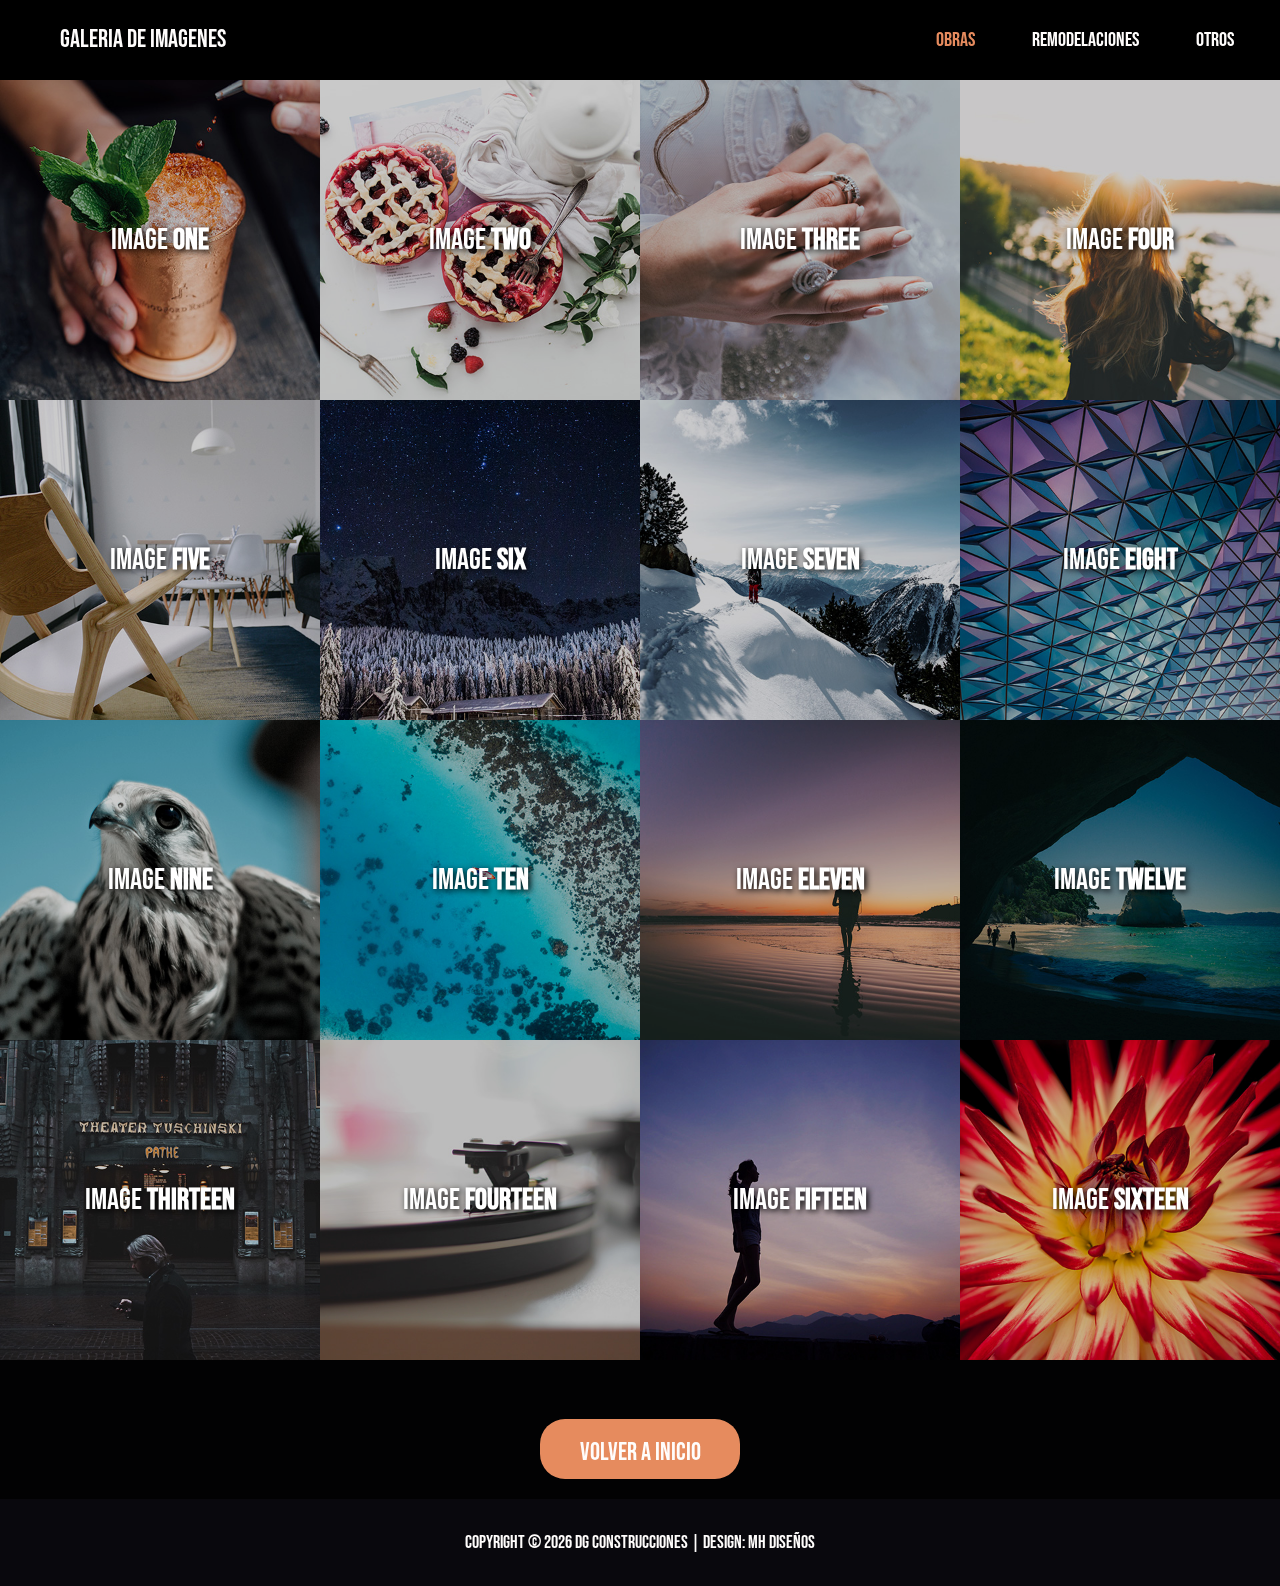
==== commit a1e2dd53: "Primer Prueba Cambios" ====
--- a/pages/gallery.html
+++ b/pages/gallery.html
@@ -7,25 +7,11 @@
     <title>Fotos</title>
     <link rel="stylesheet" href="../css/style.css">
     <link rel="stylesheet" href="../css/bootstrap.min.css">                                     
-    <!-- Bootstrap style -->
     <link rel="stylesheet" href="../css/hero-slider-style.css">                              
-    <!-- Hero slider style (https://codyhouse.co/gem/hero-slider/) -->
     <link rel="stylesheet" href="../css/magnific-popup.css">                                 
-    <!-- Magnific popup style (http://dimsemenov.com/plugins/magnific-popup/) -->
     <link rel="stylesheet" href="../css/templatemo-style.css">                                   
 
-    <!-- HTML5 shim and Respond.js for IE8 support of HTML5 elements and media queries -->
-    <!-- WARNING: Respond.js doesn't work if you view the page via file:// -->
-        <!--[if lt IE 9]>
-          <script src="https://oss.maxcdn.com/html5shiv/3.7.2/html5shiv.min.js"></script>
-          <script src="https://oss.maxcdn.com/respond/1.4.2/respond.min.js"></script>
-          <![endif]-->
-
-        <!-- These two JS are loaded at the top for gray scale including the loader. -->
-
         <script src="../js/jquery-1.11.3.min.js"></script>
-        <!-- jQuery (https://jquery.com/download/) -->
-
         <script>
 		
             var tm_gray_site = false;
@@ -41,16 +27,11 @@
 
     <body>
         
-        <!-- Content -->
-        <div class="cd-hero">
-
-            <!-- Navigation -->        
+        <div class="cd-hero">       
             <div class="cd-slider-nav">
                 <nav class="navbar">
                     <div class="tm-navbar-bg">
-                        
                         <a class="navbar-brand text-uppercase" href="#"><i class="fa fa-picture-o tm-brand-icon"></i>Galeria de Imagenes</a>
-
                         <button class="navbar-toggler hidden-lg-up" type="button" data-toggle="collapse" data-target="#tmNavbar">
                             &#9776;
                         </button>
@@ -558,20 +539,13 @@
             </ul> <!-- .cd-hero-slider -->
             
             <footer class="tm-footer">
-            
                 <div class="tm-social-icons-container text-xs-center">
                     <a href="../index.html" class="tm-social-link">VOLVER A INICIO<i class="fa fa-facebook"></i></a>
               </div>
-                
-                <p class="tm-copyright-text">Copyright &copy; <span class="tm-copyright-year">2023</span> DG CONSTRUCCIONES 
-                
-                 | Design: MH Diseños</p>
-
+                <p class="tm-copyright-text">Copyright &copy; <span class="tm-copyright-year">2023</span> DG CONSTRUCCIONES | Design: MH Diseños</p>
             </footer>
-                    
         </div> <!-- .cd-hero -->
         
-
         <!-- Preloader, https://ihatetomatoes.net/create-custom-preloading-screen/ -->
         <div id="loader-wrapper">
             
--- a/css/style.css
+++ b/css/style.css
@@ -1,6 +1,6 @@
 @import url('https://fonts.googleapis.com/css2?family=Bebas+Neue&display=swap');
 
-* {
+*{
     margin: 0;
     padding: 0;
     box-sizing: border-box;
@@ -8,35 +8,34 @@
     list-style: none;
 }
 
-body {
-    font-family: 'Bebas Neue', cursive;
-    background-color: #09080d;
-} 
-
-p {
+body{
+    font-family: 'Bebas Neue';
+    background-color: #09080D;
+}
+
+p{
     font-family: Arial, Helvetica, sans-serif;
 }
 
 .container {
-    max-width: 1000px;
+    max-width: 1200px;
     margin: 0 auto;
 }
 
 .header {
-    background-image: linear-gradient( 
-        rgba(0, 0, 0, 0.5), 
-        rgba(0, 0, 0, 0.5)),
-        url(../img/bg.jpg);
-        background-position: center center;
-        background-repeat: no-repeat;
-        background-size: cover;
-        min-height: 70vh;
-        display: flex;
-        align-items: center;
-        animation: animate 3.2s linear forwards;
-}
-
-.menu_container {
+    background-image: linear-gradient(
+        rgba(0, 0, 0, 0),
+        rgba(0, 0, 0, 0)),
+        url(../img/bg1.jpg);
+    background-position: center center;
+    background-repeat: no-repeat;
+    background-size: cover;
+    min-height: 70vh;
+    display: flex;
+    align-items: center;
+}
+
+.menu {
     position: absolute;
     top: 0;
     left: 0;
@@ -47,27 +46,24 @@
 }
 
 .logo {
-    color: #fffdfc;
-    font-size: 35px;
-    margin-left: 30px;
-    animation: animate 0.5s linear forwards;
-}
-
-.menu_container .navbar ul li {
+    color: #FFFDFC;
+    font-size: 25px;
+    padding: 10px;
+}
+
+.menu .navbar ul li {
     position: relative;
     float: left;
-    animation: animate 0.5s linear forwards;
-}
-
-.menu_container .navbar ul li a {
+}
+
+.menu .navbar ul li a {
     font-size: 20px;
     padding: 20px;
-    color: #fffdfc;
+    color: #FFFDFC;
     display: block;
-    animation: animate 0.5s linear forwards;
-}
-
-.menu_container .navbar ul li a:hover {
+}
+
+.menu .navbar ul li a:hover {
     color: #e68b5e;
 }
 
@@ -77,55 +73,200 @@
 
 .menu_icono {
     width: 25px;
+}
+
+.menu label{
     cursor: pointer;
     display: none;
 }
 
 .header_txt {
     width: 50%;
-    margin-left: 30px;
 }
 
 .header_txt h1 {
-    font-size: 80px;
-    line-height: 95px;
-    color: #fffdfc;
+    font-size: 105px;
+    line-height: 110px;
+    color: #FFFDFC;
     margin-bottom: 35px;
 }
 
 .header_txt p {
     font-size: 16px;
-    color: #e0e0e0;
-    margin-bottom: 35px;
-}
-
-.btn_1 {
+    color: #FFFDFC;
+    margin-bottom: 75px;
+}
+
+/* BOTON CON POP UP */
+.btn-popup {
     display: inline-block;
     padding: 11px 45px;
     background-color: #e68b5e;
-    color: #fffdfc;
+    color: #FFFDFC;
     border-radius: 25px;
     font-size: 22px;
-}
-
-.btn_1:hover {
-    background-color: #fffdfc;
-    color: #e68b5e;
-}
-
-/* SECCION NOSOTROS */
-
-.about_container {
-    padding: 50px 0;
-    margin: 0px 30px;
+    font-family: 'Bebas Neue';
+    border: none;
+    cursor: pointer;
+}
+
+.btn-popup:hover {
+    background-color: #FFFDFC;
+    color: #e68b5e;
+}
+
+.btn2-popup {
+    display: inline-block;
+    padding: 11px 45px;
+    background-color: #e68b5e;
+    color: #FFFDFC;
+    border-radius: 25px;
+    font-size: 22px;
+    font-family: 'Bebas Neue';
+    border: none;
+    cursor: pointer;
+}
+
+.btn2-popup:hover {
+    background-color: #FFFDFC;
+    color: #e68b5e;
+}
+
+.btn3-popup {
+    display: inline-block;
+    padding: 11px 45px;
+    background-color: #e68b5e;
+    color: #FFFDFC;
+    border-radius: 25px;
+    font-size: 22px;
+    font-family: 'Bebas Neue';
+    border: none;
+    cursor: pointer;
+}
+
+.btn3-popup:hover {
+    background-color: #FFFDFC;
+    color: #e68b5e;
+}
+
+.btn4-popup {
+    display: inline-block;
+    padding: 11px 45px;
+    background-color: #e68b5e;
+    color: #FFFDFC;
+    border-radius: 25px;
+    font-size: 22px;
+    font-family: 'Bebas Neue';
+    border: none;
+    cursor: pointer;
+}
+
+.btn4-popup:hover {
+    background-color: #FFFDFC;
+    color: #e68b5e;
+}
+
+.btn-submit {
+    display: inline-block;
+    padding: 11px 45px;
+    background-color: #e68b5e;
+    color: #FFFDFC;
+    border-radius: 25px;
+    font-size: 22px;
+    font-family: 'Bebas Neue';
+    border: none;
+    cursor: pointer;
+    transition: .3 ease all;
+}
+
+.btn-submit:hover {
+    background-color: #FFFDFC;
+    color: #e68b5e;
+}
+
+/* ESTILO VENTANAS EMERGENTES CONTACTO */
+
+.overlay {
+    background: rgba(0, 0, 0, 0.2);
+    position: fixed;
+    top: 0;
+    bottom: 0;
+    left: 0;
+    right: 0;
+    display: flex;
+    align-items: center;
+    justify-content: center;
+    visibility: hidden;
+}
+
+.overlay.active {
+    visibility: visible;
+}
+
+.popup {
+    background: #09080D;
+    box-shadow: 0px 0px 5px 0px rgba(0, 0, 0, 0.5);
+    border-radius: 10px;
+    font-family: 'Bebas Neue', cursive;
+    padding: 20px;
+    text-align: center;
+    width: 600px;
+
+
+}
+
+.popup .btn-cerrar-popup {
+    font-size: 16px;
+    line-height: 16px;
+    display: block;
+    text-align: right;
+    color: #e68b5e;
+    transition: .3s ease all;
+}
+
+.popup .btn-cerrar-popup:hover {
+    color: #FFFDFC;
+}
+
+.popup h3 {
+    font-size: 36px;
+    color: #FFFDFC;
+    /* opacity: 0; */
+}
+
+.popup h4 {
+    font-size: 36px;
+    color: #FFFDFC;
+    /* opacity: 0; */
+}
+
+.popup form .contenedor-inputs input {
+    width: 50%;
+    margin-bottom: 10px;
+    margin-top: 10px;
+    height: 52px;
+    line-height: 52px;
+    font-size: 16px;
+    text-align: center;
+    background-color: #e68b5e57;
+    border: 1px solid #e68b5e;
+
+}
+
+
+/* ANIMACIONES POPUP */
+
+
+/* NOSOTROS */
+.about {
+    padding: 100px 0;
     display: flex;
     border-bottom: 2px solid #e68b5e;
-    animation: animate 3.2s linear forwards;
+    align-items: center;
 }
 
 .about_txt {
     width: 50%;
-    animation: animate 3.2s linear forwards;
 }
 
 .about_img {
@@ -134,96 +275,117 @@
 
 .about_img img {
     width: 450px;
-    animation: animate 3.2s linear forwards;
 }
 
 h2 {
     font-size: 70px;
-    color: #fffdfc;
+    color: #FFFDFC;
     margin-bottom: 15px;
 }
 
 .about_txt p {
     font-size: 16px;
-    color: #e0e0e0;
+    color: #FFFDFC;
     margin-bottom: 35px;
 }
-
-/* SECCION SERVICIOS */
-
-.services_container {
-    padding: 50px 0;
-    margin: 0px 30px;
+/* SERVICIOS */
+.services {
+    padding: 100px 0;
     display: flex;
     border-bottom: 2px solid #e68b5e;
+    align-items: center;
 }
 
 .services_txt {
     width: 50%;
 }
 
-h2 {
-    font-size: 70px;
-    color: #fffdfc;
-    margin-bottom: 15px;
+.services_img {
+    width: 50%;
+}
+
+.services_img img {
+    width: 450px;
 }
 
 .services_txt p {
     font-size: 16px;
-    color: #e0e0e0;
+    color: #FFFDFC;
     margin-bottom: 35px;
 }
 
-.services_img {
-    width: 50%;
-}
-
-.services_img img {
+/* CONTACTO */
+
+.contact {
+    padding: 100px 0;
+    display: flex;
+    border-bottom: 2px solid #e68b5e;
+    align-items: center;
+}
+
+.contact_txt {
+    width: 50%;
+}
+
+.contact_img {
+    width: 50%;
+}
+
+.contact_img img {
     width: 450px;
 }
 
+.contact_txt p {
+    font-size: 16px;
+    color: #FFFDFC;
+    margin-bottom: 35px;
+}
+
+input[type=number]::-webkit-inner-spin-button, 
+input[type=number]::-webkit-outer-spin-button { 
+-webkit-appearance: none;  
+}
+
 /* RESPONSIVE */
-
-@media(max-width:991px) {
-
-    .menu_container {
-        padding: 30px; 
-    }
-
-    .menu_icono {
+@media (max-width: 991px){
+
+    .menu {
+        padding: 30px;
+    }
+
+    .menu label {
         display: initial;
-        margin-right: 30px;
-    }
-
-    .menu_container .navbar {
+    }
+
+    .menu .navbar {
         position: absolute;
-        top: 100%;
+        top:100%;
         left: 0;
         right: 0;
         background-color: rgba(0, 0, 0, 0.8);
         display: none;
-        animation: animate 0.5s linear forwards
-    }
-
-    .menu_container .navbar ul li {
-        width: 100%;
-    }
-
-    #menu:checked ~ .navbar {
+    }
+
+    .menu .navbar ul li {
+        width: 100%;
+    }
+
+    #menu:checked ~ .navbar{
         display: initial;
-    } 
+    }
 
     .header {
         min-height: 0vh;
-    }
-
-    .header_content_container {
+        background-size: cover; /* Evita que la imagen se achique demasiado */
+        background-position: center;
+    }
+
+    .header_content {
         padding: 100px 30px;
     }
 
     .header_txt {
         width: 100%;
-        padding-right: 40px;
         text-align: center;
     }
 
@@ -232,7 +394,7 @@
         line-height: 80px;
     }
 
-    .about_container {
+    .about {
         padding: 30px 30px 30px 30px;
         flex-direction: column;
     }
@@ -253,7 +415,7 @@
         width: 300px;
     }
     
-    .services_container {
+    .services {
         padding: 30px 30px 30px 30px;
         flex-direction: column;
     }
@@ -273,9 +435,66 @@
         width: 300px;
     }
 
+    .contact {
+        padding: 30px 30px 30px 30px;
+        flex-direction: column;
+    }
+
+    .contact_txt {
+        width: 100%;
+        text-align: center;
+        margin-bottom: 25px;
+    }
+
+    .contact_img {
+        width: 100%;
+        text-align: center;
+    }
+
+    .contact_img img {
+        width: 300px;
+    }
+
 }
 
 ::-webkit-scrollbar {
     display: none;
 }
 
+
+/* Footer */
+
+.footer {
+    background-color: #09080D;
+    color: white;
+    text-align: center;
+    padding: 20px;
+}
+
+.footer p{
+    font-family: 'Bebas Neue', cursive;
+    font-size: 20px;
+}
+
+.social-icons {
+    margin-bottom: 10px;
+}
+
+.icon {
+    color: white;
+    font-size: 40px;
+    margin: 0 10px;
+    text-decoration: none;
+}
+
+.icon:hover {
+    color: #ff9900; /* Cambiar color al pasar el mouse */
+}
+
+/* Estilos responsivos */
+
+@media (max-width: 600px) {
+    .footer {
+        padding: 10px;
+    }
+}--- a/css/templatemo-style.css
+++ b/css/templatemo-style.css
@@ -80,7 +80,7 @@
 	    justify-content: space-between;
 	padding-left: 10px;
 	padding-right: 10px;
-	background-color: #09080d;
+	background-color: rgba(0, 0, 0, 0.8);
 	overflow: auto;
 }
 
@@ -88,12 +88,13 @@
 	float: right;
 	font-size: 2.2rem;
 	padding: 0.75rem;
-	background: #09080d;   /* COLOR FONDO MENU HAMB. */
+	background: rgba(0, 0, 0, 0.8);   /* COLOR FONDO MENU HAMB. */
 	color: #fffdfc;
 	border-radius: 0;
 	position: absolute;
 	right: 10px;
 	top: 5px;
+	cursor: pointer;
 }
 
 button:focus { outline: none; }
@@ -137,14 +138,14 @@
 /* Hero Slider */
 .cd-hero-slider { height: 100vh; }
 .cd-hero-slider li { 
-	background-color: #09080d;
+	background-color: rgba(0, 0, 0, 0.8);
 	list-style: none; 
 }
 
 /* Background & menu colors */
-.cd-hero-slider li:nth-of-type(1) { background-color: #09080d; }
-.cd-hero-slider li:nth-of-type(2) { background-color: #09080d; }
-.cd-hero-slider li:nth-of-type(3) { background-color: #09080d; }
+.cd-hero-slider li:nth-of-type(1) { background-color: rgba(0, 0, 0, 0.8); }
+.cd-hero-slider li:nth-of-type(2) { background-color: rgba(0, 0, 0, 0.8); }
+.cd-hero-slider li:nth-of-type(3) { background-color: rgba(0, 0, 0, 0.8); }
 .cd-hero-slider li:nth-of-type(4) { background-color: #09080d; }
 .cd-hero-slider li:nth-of-type(5) { background-color: #09080d; }
 
@@ -152,28 +153,28 @@
 .cd-slider-nav .nav-item:nth-of-type(1) .nav-link:hover,
 .cd-slider-nav .nav-item:nth-of-type(1) .nav-link:focus {
 
-	background-color: #09080d;
+	background-color: rgba(0, 0, 0, 0.8);
 }
 
 .cd-slider-nav .nav-item:nth-of-type(2).selected .nav-link,
 .cd-slider-nav .nav-item:nth-of-type(2) .nav-link:hover,
 .cd-slider-nav .nav-item:nth-of-type(2) .nav-link:focus {
 			
-	background-color: #09080d;
+	background-color: rgba(0, 0, 0, 0.8);
 }
 
 .cd-slider-nav .nav-item:nth-of-type(3).selected .nav-link,
 .cd-slider-nav .nav-item:nth-of-type(3) .nav-link:hover,
 .cd-slider-nav .nav-item:nth-of-type(3) .nav-link:focus {
 		
-	background-color: #09080d;	
+	background-color: rgba(0, 0, 0, 0.8);	
 }
 
 .cd-slider-nav .nav-item:nth-of-type(4).selected .nav-link,
 .cd-slider-nav .nav-item:nth-of-type(4) .nav-link:hover,
 .cd-slider-nav .nav-item:nth-of-type(4) .nav-link:focus {
 	
-	background-color: #09080d;
+	background-color: rgba(0, 0, 0, 0.8);
 }
 
 .cd-slider-nav .nav-item:nth-of-type(5).selected .nav-link,
@@ -215,20 +216,19 @@
 
 /* footer */
 .tm-social-link {
-	background-color: #09080d; 
     color: #fffdfc;
     display: inline-block;
-    width: 160px;
-    height: 56px;
+    width: 200px;
+    height: 60px;
     text-align: center;
-    padding-top: 10px;
-    margin-right: 10px;
-	font-size: 1.6em;
-	border-bottom: 2px solid #e68b5e;
+	font-size: 25px;
+	background-color: #e68b5e;
+    border-radius: 25px;
+    padding: 15px 25px;
 }
 
 .tm-social-link:hover {
-	background-color: #09080d; /* BOTON VOLVER A INICIO */
+	background-color: #fffdfc; /* BOTON VOLVER A INICIO */
 	color: #e68b5e;
 }
 
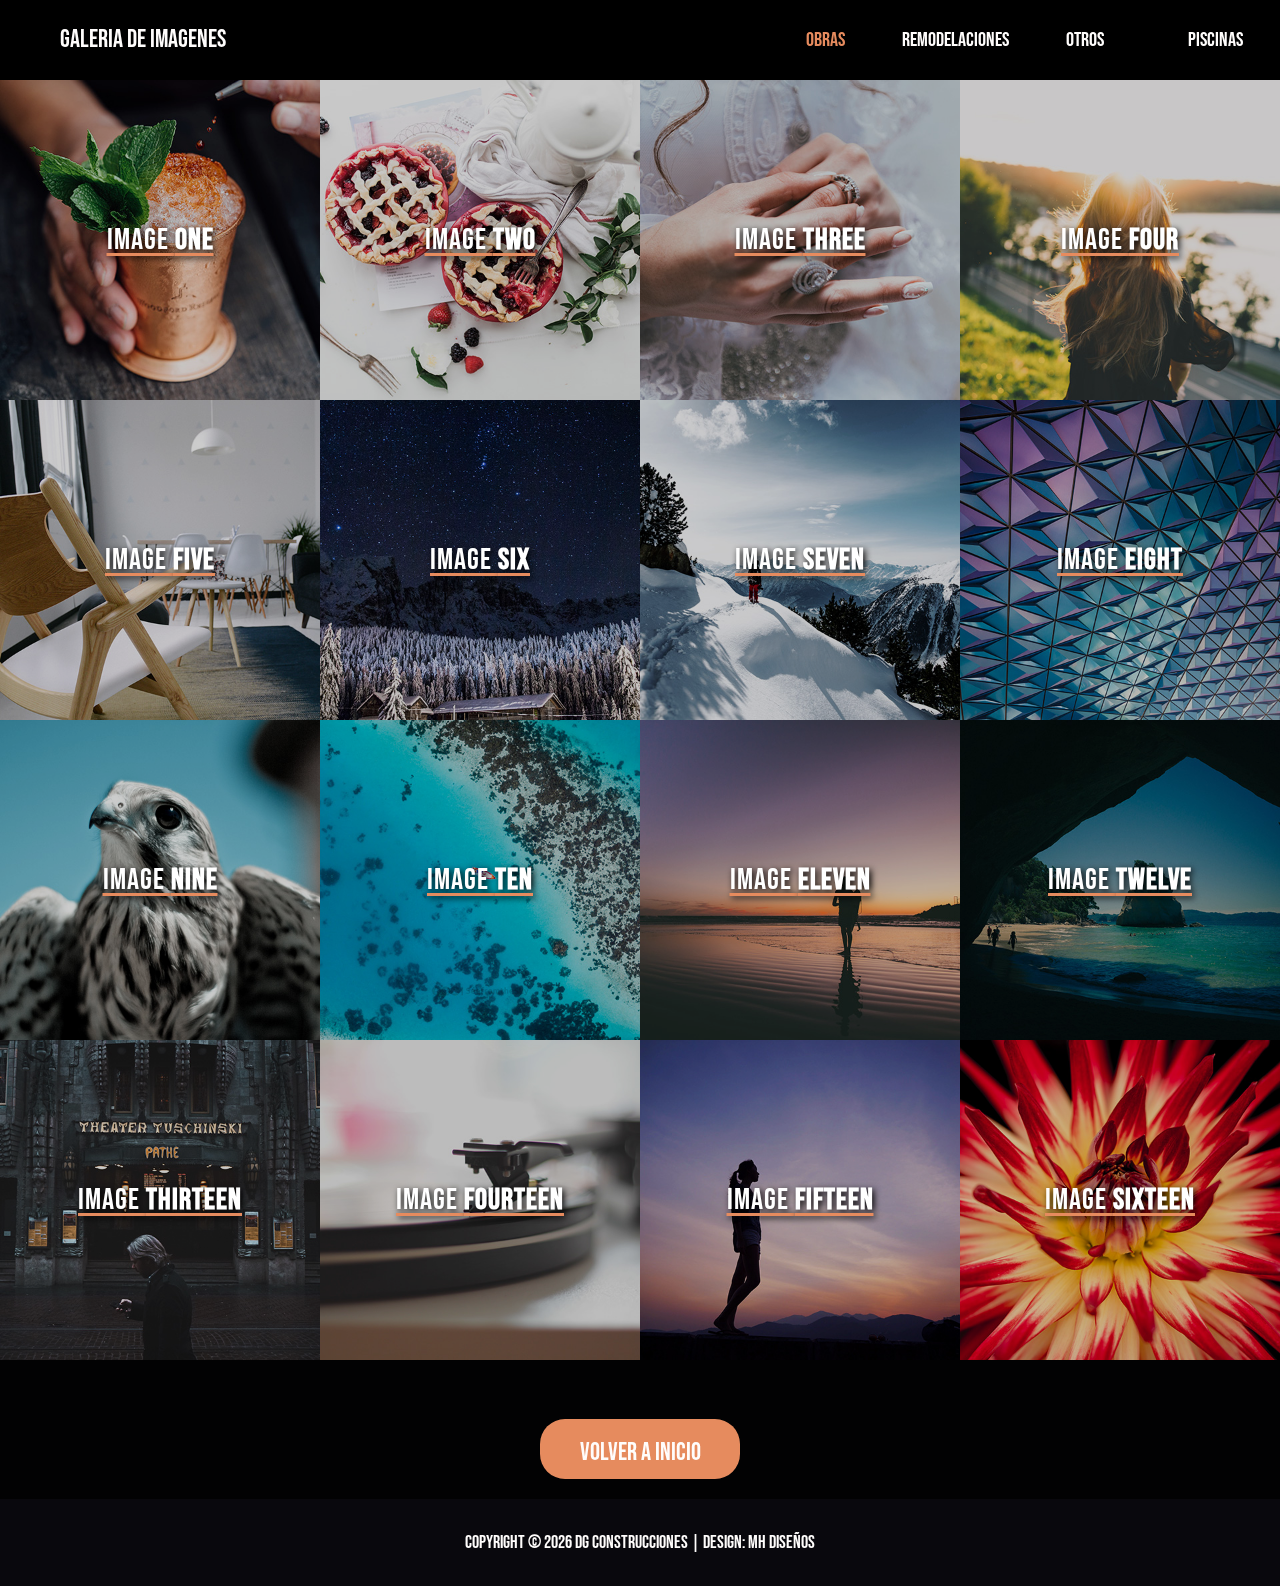
==== commit 5ab4dcf8: "Version 4" ====
--- a/pages/gallery.html
+++ b/pages/gallery.html
@@ -46,6 +46,9 @@
                                 <li class="nav-item">
                                     <a class="nav-link" href="#0" data-no="3">OTROS</a>
                                 </li>
+                                <li class="nav-item">
+                                    <a class="nav-link" href="#0" data-no="4">PISCINAS</a>
+                                </li>
                             </ul>
                         </div>                        
                     </div>
@@ -406,6 +409,139 @@
                 <li>
                     <div class="cd-full-width">
                         <div class="container-fluid js-tm-page-content" data-page-no="3" data-page-type="gallery">                        
+                            <div class="tm-img-gallery-container">
+                                <div class="tm-img-gallery gallery-three">
+                                <!-- Gallery Two pop up connected with JS code below -->
+                                    
+                                     <div class="grid-item">
+                                        <figure class="effect-sadie">
+                                            <img src="../img/tm-img-07-tn.jpg" alt="Image" class="img-fluid tm-img">
+                                            <figcaption>
+                                                <h2 class="tm-figure-title">Photo <span><strong>1</strong></span></h2>
+                                                <p class="tm-figure-description">Suspendisse id placerat risus. Mauris quis luctus risus.</p>
+                                                <a href="../img/tm-img-07.jpg">View more</a>
+                                            </figcaption>           
+                                        </figure>
+                                    </div>
+                                    <div class="grid-item">
+                                        <figure class="effect-sadie">
+                                            <img src="../img/tm-img-16-tn.jpg" alt="Image" class="img-fluid tm-img">
+                                            <figcaption>
+                                                <h2 class="tm-figure-title">Photo <span><strong>2</strong></span></h2>
+                                                <p class="tm-figure-description">Maecenas purus sem, lobortis id odio in sapien.</p>
+                                                <a href="../img/tm-img-16.jpg">View more</a>
+                                            </figcaption>           
+                                        </figure>
+                                    </div>
+                                    <div class="grid-item">
+                                        <figure class="effect-sadie">
+                                            <img src="../img/tm-img-02-tn.jpg" alt="Image" class="img-fluid tm-img">
+                                            <figcaption>
+                                                <h2 class="tm-figure-title">Photo <span><strong>3</strong></span></h2>
+                                                <p class="tm-figure-description">Suspendisse id placerat risus. Mauris quis luctus risus.</p>
+                                                <a href="../img/tm-img-02.jpg">View more</a>
+                                            </figcaption>           
+                                        </figure>
+                                    </div>
+                                    <div class="grid-item">
+                                        <figure class="effect-sadie">
+                                            <img src="../img/tm-img-15-tn.jpg" alt="Image" class="img-fluid tm-img">
+                                            <figcaption>
+                                                <h2 class="tm-figure-title">Photo <span><strong>4</strong></span></h2>
+                                                <p class="tm-figure-description">Maecenas purus sem, lobortis id odio in sapien.</p>
+                                                <a href="../img/tm-img-15.jpg">View more</a>
+                                            </figcaption>           
+                                        </figure>
+                                    </div>
+                                    <div class="grid-item">
+                                        <figure class="effect-sadie">
+                                            <img src="../img/tm-img-03-tn.jpg" alt="Image" class="img-fluid tm-img">
+                                            <figcaption>
+                                                <h2 class="tm-figure-title">Photo <span><strong>5</strong></span></h2>
+                                                <p class="tm-figure-description">Suspendisse id placerat risus. Mauris quis luctus risus.</p>
+                                                <a href="../img/tm-img-03.jpg">View more</a>
+                                            </figcaption>           
+                                        </figure>
+                                    </div>
+                                    <div class="grid-item">
+                                        <figure class="effect-sadie">
+                                            <img src="../img/tm-img-14-tn.jpg" alt="Image" class="img-fluid tm-img">
+                                            <figcaption>
+                                                <h2 class="tm-figure-title">Photo <span><strong>6</strong></span></h2>
+                                                <p class="tm-figure-description">Maecenas purus sem, lobortis id odio in sapien.</p>
+                                                <a href="../img/tm-img-14.jpg">View more</a>
+                                            </figcaption>           
+                                        </figure>
+                                    </div>
+                                    <div class="grid-item">
+                                        <figure class="effect-sadie">
+                                            <img src="../img/tm-img-04-tn.jpg" alt="Image" class="img-fluid tm-img">
+                                            <figcaption>
+                                                <h2 class="tm-figure-title">Photo <span><strong>7</strong></span></h2>
+                                                <p class="tm-figure-description">Suspendisse id placerat risus. Mauris quis luctus risus.</p>
+                                                <a href="../img/tm-img-04.jpg">View more</a>
+                                            </figcaption>           
+                                        </figure>
+                                    </div>
+                                    <div class="grid-item">
+                                        <figure class="effect-sadie">
+                                            <img src="../img/tm-img-13-tn.jpg" alt="Image" class="img-fluid tm-img">
+                                            <figcaption>
+                                                <h2 class="tm-figure-title">Photo <span><strong>8</strong></span></h2>
+                                                <p class="tm-figure-description">Maecenas purus sem, lobortis id odio in sapien.</p>
+                                                <a href="../img/tm-img-13.jpg">View more</a>
+                                            </figcaption>           
+                                        </figure>
+                                    </div>    
+                                    <div class="grid-item">
+                                        <figure class="effect-sadie">
+                                            <img src="../img/tm-img-05-tn.jpg" alt="Image" class="img-fluid tm-img">
+                                            <figcaption>
+                                                <h2 class="tm-figure-title">Photo <span><strong>9</strong></span></h2>
+                                                <p class="tm-figure-description">Suspendisse id placerat risus. Mauris quis luctus risus.</p>
+                                                <a href="../img/tm-img-05.jpg">View more</a>
+                                            </figcaption>           
+                                        </figure>
+                                    </div>
+                                    <div class="grid-item">
+                                        <figure class="effect-sadie">
+                                            <img src="../img/tm-img-12-tn.jpg" alt="Image" class="img-fluid tm-img">
+                                            <figcaption>
+                                                <h2 class="tm-figure-title">Photo <span><strong>10</strong></span></h2>
+                                                <p class="tm-figure-description">Maecenas purus sem, lobortis id odio in sapien.</p>
+                                                <a href="../img/tm-img-12.jpg">View more</a>
+                                            </figcaption>           
+                                        </figure>
+                                    </div>
+                                    <div class="grid-item">
+                                        <figure class="effect-sadie">
+                                            <img src="../img/tm-img-06-tn.jpg" alt="Image" class="img-fluid tm-img">
+                                            <figcaption>
+                                                <h2 class="tm-figure-title">Photo <span><strong>11</strong></span></h2>
+                                                <p class="tm-figure-description">Suspendisse id placerat risus. Mauris quis luctus risus.</p>
+                                                <a href="../img/tm-img-06.jpg">View more</a>
+                                            </figcaption>           
+                                        </figure>
+                                    </div>
+                                    <div class="grid-item">
+                                        <figure class="effect-sadie">
+                                            <img src="../img/tm-img-11-tn.jpg" alt="Image" class="img-fluid tm-img">
+                                            <figcaption>
+                                                <h2 class="tm-figure-title">Photo <span><strong>12</strong></span></h2>
+                                                <p class="tm-figure-description">Maecenas purus sem, lobortis id odio in sapien.</p>
+                                                <a href="../img/tm-img-11.jpg">View more</a>
+                                            </figcaption>           
+                                        </figure>
+                                    </div>                                                                                              
+                                </div>                                 
+                            </div> <!-- .tm-img-gallery-container -->
+                        </div>         
+                    </div>  
+                </li>
+                <!-- Page 4 Gallery Three -->
+                <li>
+                    <div class="cd-full-width">
+                        <div class="container-fluid js-tm-page-content" data-page-no="4" data-page-type="gallery">                        
                             <div class="tm-img-gallery-container">
                                 <div class="tm-img-gallery gallery-three">
                                 <!-- Gallery Two pop up connected with JS code below -->
--- a/css/style.css
+++ b/css/style.css
@@ -17,6 +17,10 @@
     font-family: Arial, Helvetica, sans-serif;
 }
 
+h3{
+    letter-spacing: 2px;
+}
+
 .container {
     max-width: 1200px;
     margin: 0 auto;
@@ -26,7 +30,7 @@
     background-image: linear-gradient(
         rgba(0, 0, 0, 0),
         rgba(0, 0, 0, 0)),
-        url(../img/bg1.jpg);
+        url(../img/bg3.png);
     background-position: center center;
     background-repeat: no-repeat;
     background-size: cover;
@@ -98,11 +102,12 @@
 }
 
 /* BOTON CON POP UP */
-.btn-popup {
+
+/* .btn-popup {
     display: inline-block;
     padding: 11px 45px;
     background-color: #e68b5e;
-    color: #FFFDFC;
+    color: #FFFDFC;            //Botenes sin Uso Por ahora.
     border-radius: 25px;
     font-size: 22px;
     font-family: 'Bebas Neue';
@@ -130,7 +135,7 @@
 .btn2-popup:hover {
     background-color: #FFFDFC;
     color: #e68b5e;
-}
+} */
 
 .btn3-popup {
     display: inline-block;
@@ -207,7 +212,7 @@
     background: #09080D;
     box-shadow: 0px 0px 5px 0px rgba(0, 0, 0, 0.5);
     border-radius: 10px;
-    font-family: 'Bebas Neue', cursive;
+    font-family: 'Bebas Neue';
     padding: 20px;
     text-align: center;
     width: 600px;
@@ -254,9 +259,6 @@
 }
 
 
-/* ANIMACIONES POPUP */
-
-
 /* NOSOTROS */
 .about {
     padding: 100px 0;
@@ -274,19 +276,36 @@
 }
 
 .about_img img {
-    width: 450px;
+    width: 560px;
 }
 
 h2 {
     font-size: 70px;
     color: #FFFDFC;
+    letter-spacing: 1px;
     margin-bottom: 15px;
+    text-decoration: underline;
+    text-decoration-color: #e68b5e;
+    text-decoration-thickness: 3px;
+    text-underline-offset: 4px;
+    animation: underlineAnimation 0.6s ease-in-out forwards;
+}
+
+h3 {
+    font-size: 23px;
+    color: #FFFDFC;
+    margin-bottom: 5px;
+    text-decoration: underline;
+    text-decoration-color: #e68b5e;
+    text-decoration-thickness: 2px;
+    text-underline-offset: 3px;
+    animation: underlineAnimation 0.6s ease-in-out forwards;
 }
 
 .about_txt p {
-    font-size: 16px;
-    color: #FFFDFC;
-    margin-bottom: 35px;
+    font-size: 17px;
+    color: #FFFDFC;
+    margin-bottom: 28px;
 }
 /* SERVICIOS */
 .services {
@@ -314,6 +333,30 @@
     margin-bottom: 35px;
 }
 
+.services_txt h5 {
+    font-size: 18px;
+    color: #FFFDFC;
+    letter-spacing: 1px;
+    margin-bottom: 5px;
+    text-decoration: underline;
+    text-decoration-color: #e68b5e;
+    text-decoration-thickness: 2px;
+    text-underline-offset: 3px;
+    animation: underlineAnimation 0.6s ease-in-out forwards;
+}
+
+@keyframes underlineAnimation {
+    0% {
+      text-decoration-color: transparent; /* Color transparente al inicio */
+    }
+    50% {
+      text-decoration-color: #e68b5e57; /* Color deseado a la mitad de la animación */
+    }
+    100% {
+      text-decoration-color: #e68b5e; /* Color deseado al final de la animación */
+    }
+}
+
 /* CONTACTO */
 
 .contact {
@@ -347,7 +390,7 @@
 }
 
 /* RESPONSIVE */
-@media (max-width: 991px){
+@media (max-width: 1130px){
 
     .menu {
         padding: 30px;
@@ -375,7 +418,7 @@
     }
 
     .header {
-        min-height: 0vh;
+        min-height: 50vh;
         background-size: cover; /* Evita que la imagen se achique demasiado */
         background-position: center;
     }
